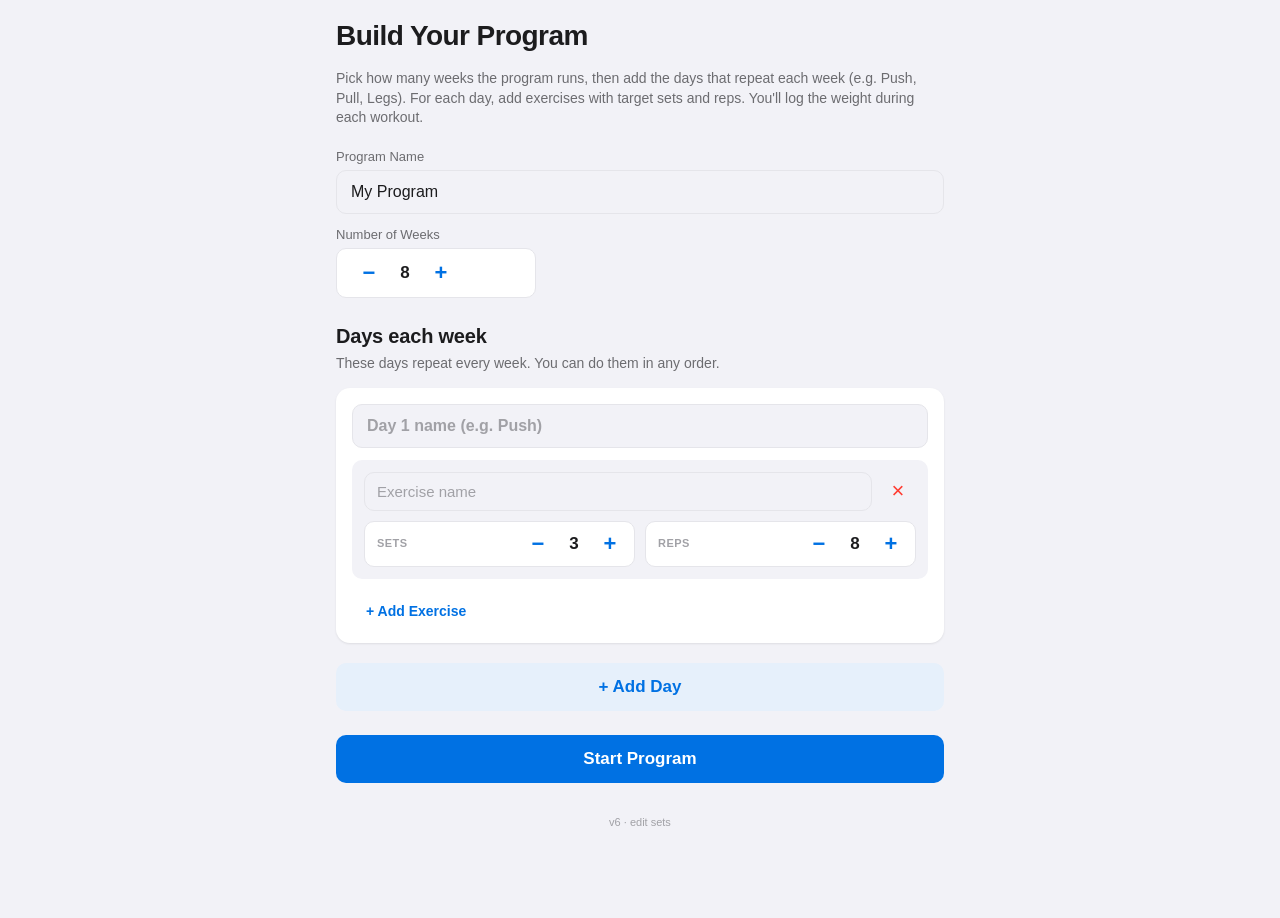
==== weight-tracker/index.html @ 27c0361e "speed up program setup with steppers and exercise autocomplete Exercise editor:  - Two-row layout pe" ====
<!DOCTYPE html>
<html lang="en">
<head>
<meta charset="UTF-8">
<meta name="viewport" content="width=device-width, initial-scale=1.0, viewport-fit=cover">
<title>Weight Tracker</title>
<link rel="manifest" href="manifest.json">
<meta name="theme-color" content="#0071e3">
<meta name="apple-mobile-web-app-capable" content="yes">
<meta name="apple-mobile-web-app-status-bar-style" content="default">
<meta name="apple-mobile-web-app-title" content="Weight Tracker">
<link rel="apple-touch-icon" href="icons/apple-touch-icon.png">
<link rel="icon" type="image/png" sizes="192x192" href="icons/icon-192.png">
<link rel="icon" type="image/png" sizes="512x512" href="icons/icon-512.png">
<style>
  :root {
    --bg: #f2f2f7;
    --card: #ffffff;
    --text: #1c1c1e;
    --text-dim: #6c6c70;
    --text-faint: #a1a1a6;
    --accent: #0071e3;
    --accent-dim: #e6f0fb;
    --success: #34c759;
    --success-dim: #e6f8eb;
    --danger: #ff3b30;
    --warn: #ff9500;
    --border: #e5e5ea;
    --shadow: 0 1px 2px rgba(0,0,0,0.04), 0 1px 3px rgba(0,0,0,0.05);
    --radius: 14px;
    --radius-sm: 10px;
    --safe-bottom: env(safe-area-inset-bottom, 0px);
    --safe-top: env(safe-area-inset-top, 0px);
    --tab-h: 64px;
  }
  * { box-sizing: border-box; -webkit-tap-highlight-color: transparent; }
  html, body { margin: 0; padding: 0; }
  body {
    font-family: -apple-system, BlinkMacSystemFont, "SF Pro Text", "Segoe UI", Roboto, sans-serif;
    background: var(--bg);
    color: var(--text);
    font-size: 16px;
    line-height: 1.4;
    min-height: 100vh;
    overscroll-behavior-y: contain;
  }
  #app {
    max-width: 640px;
    margin: 0 auto;
    padding: calc(16px + var(--safe-top)) 16px calc(var(--tab-h) + var(--safe-bottom) + 16px);
  }
  #app.fullscreen {
    padding-bottom: calc(var(--safe-bottom) + 96px);
  }

  /* Typography */
  h1 { font-size: 28px; font-weight: 700; margin: 0 0 4px; letter-spacing: -0.02em; }
  h2 { font-size: 20px; font-weight: 600; margin: 24px 0 12px; letter-spacing: -0.01em; }
  h3 { font-size: 17px; font-weight: 600; margin: 0; }
  .subtle { color: var(--text-dim); font-size: 14px; }
  .faint { color: var(--text-faint); font-size: 13px; }
  .mono { font-variant-numeric: tabular-nums; }

  /* Cards */
  .card {
    background: var(--card);
    border-radius: var(--radius);
    padding: 16px;
    margin-bottom: 12px;
    box-shadow: var(--shadow);
  }
  .card.compact { padding: 12px 16px; }
  .card.flat { box-shadow: none; border: 1px solid var(--border); }
  .row { display: flex; align-items: center; gap: 12px; }
  .row.between { justify-content: space-between; }
  .row.wrap { flex-wrap: wrap; }
  .stack { display: flex; flex-direction: column; gap: 4px; }

  /* Buttons */
  .btn {
    border: none;
    background: var(--accent);
    color: white;
    font-size: 17px;
    font-weight: 600;
    padding: 14px 20px;
    border-radius: var(--radius-sm);
    cursor: pointer;
    width: 100%;
    font-family: inherit;
    transition: opacity 0.15s, transform 0.05s;
  }
  .btn:active { transform: scale(0.98); opacity: 0.9; }
  .btn:disabled { opacity: 0.4; cursor: not-allowed; }
  .btn.secondary { background: var(--accent-dim); color: var(--accent); }
  .btn.ghost { background: transparent; color: var(--accent); }
  .btn.danger { background: transparent; color: var(--danger); }
  .btn.success { background: var(--success); }
  .btn.small { padding: 8px 14px; font-size: 14px; width: auto; }
  .btn.icon {
    width: 36px; height: 36px; padding: 0;
    border-radius: 50%; display: inline-flex;
    align-items: center; justify-content: center;
    background: var(--bg); color: var(--text-dim);
    font-size: 18px; font-weight: 400;
  }
  .btn-group { display: flex; gap: 8px; }
  .btn-group .btn { flex: 1; }

  /* Inputs */
  input[type="text"], input[type="number"], input[type="tel"] {
    border: 1px solid var(--border);
    background: var(--bg);
    border-radius: var(--radius-sm);
    padding: 12px 14px;
    font-size: 16px;
    font-family: inherit;
    width: 100%;
    color: var(--text);
    -webkit-appearance: none;
    appearance: none;
  }
  input:focus {
    outline: none;
    border-color: var(--accent);
    background: white;
  }
  input::placeholder { color: var(--text-faint); }
  label.field { display: block; margin-bottom: 12px; }
  label.field .lbl { display: block; font-size: 13px; color: var(--text-dim); margin-bottom: 4px; }

  /* Tab bar */
  #tabs {
    position: fixed;
    bottom: 0; left: 0; right: 0;
    background: rgba(255,255,255,0.92);
    backdrop-filter: saturate(180%) blur(20px);
    -webkit-backdrop-filter: saturate(180%) blur(20px);
    border-top: 1px solid var(--border);
    display: flex;
    height: calc(var(--tab-h) + var(--safe-bottom));
    padding-bottom: var(--safe-bottom);
    z-index: 50;
  }
  #tabs[hidden] { display: none; }
  .tab {
    flex: 1;
    border: none;
    background: transparent;
    color: var(--text-dim);
    font-size: 11px;
    font-weight: 500;
    cursor: pointer;
    display: flex;
    flex-direction: column;
    align-items: center;
    justify-content: center;
    gap: 2px;
    padding: 8px 4px;
    font-family: inherit;
  }
  .tab .ico { font-size: 22px; line-height: 1; }
  .tab.active { color: var(--accent); }

  /* Stat row */
  .stats {
    display: grid;
    grid-template-columns: repeat(3, 1fr);
    gap: 8px;
    margin: 12px 0 20px;
  }
  .stat {
    background: var(--card);
    border-radius: var(--radius);
    padding: 12px;
    text-align: center;
    box-shadow: var(--shadow);
  }
  .stat .v { font-size: 22px; font-weight: 700; letter-spacing: -0.02em; }
  .stat .k { font-size: 11px; color: var(--text-dim); text-transform: uppercase; letter-spacing: 0.04em; margin-top: 2px; }

  /* Progress */
  .progress-bar {
    height: 8px;
    background: var(--bg);
    border-radius: 4px;
    overflow: hidden;
  }
  .progress-bar .fill {
    height: 100%;
    background: var(--accent);
    transition: width 0.3s;
  }
  .progress-bar.success .fill { background: var(--success); }

  /* Day list */
  .day-list .day-item {
    display: flex;
    align-items: center;
    gap: 12px;
    padding: 12px;
    background: var(--card);
    border-radius: var(--radius-sm);
    margin-bottom: 8px;
    border: 1px solid transparent;
  }
  .day-list .day-item.current { border-color: var(--accent); background: var(--accent-dim); }
  .day-list .day-item.done .num { background: var(--success); color: white; }
  .day-list .num {
    width: 32px; height: 32px;
    border-radius: 50%;
    background: var(--bg);
    color: var(--text-dim);
    display: flex; align-items: center; justify-content: center;
    font-weight: 600; font-size: 14px;
    flex-shrink: 0;
  }
  .day-list .day-item.current .num { background: var(--accent); color: white; }
  .day-list .name { flex: 1; font-weight: 500; }
  .day-list .meta { font-size: 13px; color: var(--text-dim); }

  /* Workout view */
  .workout-top {
    position: sticky;
    top: 0;
    background: var(--bg);
    z-index: 10;
    padding-top: var(--safe-top);
    margin: calc(-1 * (16px + var(--safe-top))) -16px 12px;
    padding: calc(12px + var(--safe-top)) 16px 12px;
  }
  .workout-top .row { margin-bottom: 12px; }
  .dots { display: flex; gap: 6px; flex-wrap: wrap; }
  .dot {
    width: 28px; height: 4px;
    background: var(--border);
    border-radius: 2px;
    flex: 1;
    min-width: 16px;
    max-width: 40px;
    cursor: pointer;
  }
  .dot.current { background: var(--accent); }
  .dot.done { background: var(--success); }

  /* Exercise card */
  .ex-card {
    background: var(--card);
    border-radius: var(--radius);
    margin-bottom: 10px;
    box-shadow: var(--shadow);
    overflow: hidden;
    transition: opacity 0.15s;
  }
  .ex-card.pending { opacity: 0.55; }
  .ex-card.done .ex-header { background: var(--success-dim); }
  .ex-header {
    padding: 14px 16px;
    display: flex;
    align-items: center;
    gap: 10px;
  }
  .ex-header .name { flex: 1; font-weight: 600; font-size: 16px; }
  .ex-header .progress {
    font-size: 13px;
    color: var(--text-dim);
    font-variant-numeric: tabular-nums;
  }
  .ex-header .check {
    width: 22px; height: 22px;
    border-radius: 50%;
    background: var(--success);
    color: white;
    display: flex; align-items: center; justify-content: center;
    font-size: 14px;
    font-weight: 700;
  }
  .ex-target { font-size: 13px; color: var(--text-dim); padding: 0 16px 12px; }
  .ex-summary { font-size: 13px; color: var(--text-dim); padding: 0 16px 12px; font-variant-numeric: tabular-nums; }

  /* Set rows */
  .sets { padding: 0 12px 12px; }
  .set-row {
    display: grid;
    grid-template-columns: 48px 1fr 1fr 56px;
    gap: 8px;
    align-items: center;
    padding: 10px 4px;
    border-top: 1px solid var(--border);
  }
  .set-row:first-child { border-top: none; }
  .set-row .lbl { font-size: 13px; color: var(--text-dim); font-weight: 600; }
  .set-row.logged {
    color: var(--text);
  }
  .set-row.logged .val {
    font-size: 16px;
    font-weight: 500;
    font-variant-numeric: tabular-nums;
  }
  .set-row.logged .lbl { color: var(--success); }
  .set-row.pending { color: var(--text-faint); }
  .set-row.pending .val {
    font-size: 14px;
    color: var(--text-faint);
    font-variant-numeric: tabular-nums;
  }
  .set-row.active input,
  .set-row.editing input {
    text-align: center;
    font-size: 18px;
    font-weight: 600;
    padding: 12px 8px;
    font-variant-numeric: tabular-nums;
  }
  .set-row.active .log-btn {
    background: var(--accent);
    color: white;
    border: none;
    border-radius: var(--radius-sm);
    height: 46px;
    font-size: 22px;
    cursor: pointer;
    font-weight: 700;
  }
  .set-row.active .log-btn:disabled {
    background: var(--border);
    color: var(--text-faint);
  }
  .edit-set-btn {
    background: transparent;
    border: none;
    color: var(--text-dim);
    font-size: 16px;
    cursor: pointer;
    padding: 6px;
    border-radius: var(--radius-sm);
    justify-self: end;
  }
  .edit-set-btn:active { background: var(--bg); }
  .set-row.editing {
    grid-template-columns: 48px 1fr 1fr 96px;
    background: var(--accent-dim);
    border-radius: var(--radius-sm);
    padding: 8px;
  }
  .set-row.editing .edit-actions {
    display: flex;
    gap: 4px;
  }
  .set-row.editing .edit-actions .log-btn,
  .set-row.editing .edit-actions .cancel-btn {
    flex: 1;
    border: none;
    border-radius: var(--radius-sm);
    height: 46px;
    font-size: 20px;
    font-weight: 700;
    cursor: pointer;
  }
  .set-row.editing .edit-actions .log-btn {
    background: var(--accent);
    color: white;
  }
  .set-row.editing .edit-actions .log-btn:disabled {
    background: var(--border);
    color: var(--text-faint);
  }
  .set-row.editing .edit-actions .cancel-btn {
    background: white;
    color: var(--text-dim);
    border: 1px solid var(--border);
  }
  .last-ref {
    grid-column: 2 / 5;
    margin-top: -4px;
    padding-bottom: 8px;
  }
  .last-chip {
    display: inline-flex;
    align-items: center;
    gap: 6px;
    background: var(--bg);
    color: var(--text-dim);
    font-size: 12px;
    padding: 5px 10px;
    border-radius: 12px;
    border: none;
    cursor: pointer;
    font-family: inherit;
    font-variant-numeric: tabular-nums;
  }
  .last-chip .copy { color: var(--accent); font-weight: 600; }

  /* Bottom bar in workout */
  .workout-bottom {
    position: fixed;
    bottom: var(--safe-bottom);
    left: 0; right: 0;
    background: rgba(255,255,255,0.92);
    backdrop-filter: saturate(180%) blur(20px);
    -webkit-backdrop-filter: saturate(180%) blur(20px);
    border-top: 1px solid var(--border);
    padding: 12px 16px;
    z-index: 40;
  }
  .workout-bottom-inner { max-width: 640px; margin: 0 auto; }

  /* Setup */
  .day-editor {
    background: var(--card);
    border-radius: var(--radius);
    padding: 16px;
    margin-bottom: 12px;
    box-shadow: var(--shadow);
  }
  .ex-editor {
    background: var(--bg);
    border-radius: var(--radius-sm);
    padding: 12px;
    margin-bottom: 8px;
  }
  .ex-editor-top {
    display: flex;
    gap: 8px;
    align-items: center;
  }
  .ex-editor-top .exname { flex: 1; padding: 10px 12px; font-size: 15px; }
  .ex-editor-bottom {
    display: flex;
    gap: 10px;
    margin-top: 10px;
  }
  .ex-editor .remove {
    background: transparent;
    border: none;
    color: var(--danger);
    font-size: 22px;
    cursor: pointer;
    padding: 6px 10px;
    border-radius: var(--radius-sm);
    min-width: 36px;
    min-height: 36px;
  }
  .stepper {
    display: flex;
    align-items: center;
    gap: 4px;
    background: var(--card);
    border: 1px solid var(--border);
    border-radius: var(--radius-sm);
    padding: 4px 6px 4px 12px;
    flex: 1;
  }
  .stepper.big { padding: 6px 8px 6px 14px; }
  .stepper-label {
    font-size: 11px;
    color: var(--text-faint);
    text-transform: uppercase;
    letter-spacing: 0.04em;
    font-weight: 600;
    margin-right: 4px;
    flex: 1;
  }
  .step-btn {
    width: 36px; height: 36px;
    background: transparent;
    border: none;
    color: var(--accent);
    font-size: 22px;
    font-weight: 600;
    cursor: pointer;
    border-radius: var(--radius-sm);
  }
  .step-btn:active { background: var(--accent-dim); }
  .step-val {
    min-width: 28px;
    text-align: center;
    font-size: 17px;
    font-weight: 600;
    font-variant-numeric: tabular-nums;
  }
  /* placeholder for old style — no longer used but kept harmless */
  .ex-editor-head {
    display: none;
    font-size: 11px;
    color: var(--text-faint);
    text-transform: uppercase;
    letter-spacing: 0.04em;
    margin-bottom: 4px;
    padding: 0 4px;
  }

  /* Celebration */
  .celebrate {
    text-align: center;
    padding: 40px 20px;
  }
  .celebrate .big {
    width: 88px; height: 88px;
    border-radius: 50%;
    background: var(--success);
    color: white;
    display: inline-flex;
    align-items: center; justify-content: center;
    font-size: 44px;
    margin-bottom: 20px;
    animation: pop 0.4s ease-out;
  }
  .celebrate h1 { font-size: 32px; margin-bottom: 8px; }
  .celebrate .sub { color: var(--text-dim); margin-bottom: 24px; }
  .reward-row {
    display: flex; justify-content: center; gap: 12px;
    margin: 20px 0;
  }
  .reward {
    background: var(--card);
    border-radius: var(--radius);
    padding: 12px 18px;
    box-shadow: var(--shadow);
    font-weight: 600;
    font-size: 15px;
    animation: slideup 0.5s ease-out;
  }
  .reward .label { display: block; font-size: 11px; color: var(--text-dim); text-transform: uppercase; letter-spacing: 0.04em; font-weight: 500; margin-bottom: 2px; }
  @keyframes pop {
    0% { transform: scale(0); }
    70% { transform: scale(1.15); }
    100% { transform: scale(1); }
  }
  @keyframes slideup {
    from { transform: translateY(20px); opacity: 0; }
    to { transform: translateY(0); opacity: 1; }
  }

  /* History */
  .session-item {
    background: var(--card);
    border-radius: var(--radius);
    padding: 14px 16px;
    margin-bottom: 10px;
    box-shadow: var(--shadow);
  }
  .session-item .session-head {
    display: flex; align-items: baseline; justify-content: space-between;
    margin-bottom: 6px;
  }
  .session-item .session-head .ttl { font-weight: 600; }
  .session-item details summary {
    cursor: pointer;
    color: var(--accent);
    font-size: 13px;
    list-style: none;
    margin-top: 8px;
  }
  .session-item details summary::-webkit-details-marker { display: none; }
  .session-item .ex-detail {
    margin-top: 10px;
    padding-top: 10px;
    border-top: 1px solid var(--border);
    font-size: 14px;
  }
  .session-item .ex-detail .nm { font-weight: 500; }
  .session-item .ex-detail .sts { color: var(--text-dim); font-variant-numeric: tabular-nums; font-size: 13px; }

  /* Empty state */
  .empty {
    text-align: center;
    padding: 60px 20px;
    color: var(--text-dim);
  }
  .empty .ico {
    font-size: 56px;
    margin-bottom: 12px;
    opacity: 0.4;
  }

  /* Modal */
  .modal-backdrop {
    position: fixed; inset: 0;
    background: rgba(0,0,0,0.4);
    display: flex; align-items: center; justify-content: center;
    z-index: 100;
    padding: 20px;
  }
  .modal {
    background: var(--card);
    border-radius: var(--radius);
    padding: 20px;
    max-width: 360px;
    width: 100%;
    text-align: center;
  }
  .modal h3 { margin-bottom: 8px; }
  .modal p { color: var(--text-dim); margin: 0 0 20px; }
  .modal .btn-group { margin-top: 12px; }
  .modal-extra {
    display: block;
    margin: 16px auto 0;
    background: transparent;
    border: none;
    color: var(--accent);
    font-size: 14px;
    font-weight: 500;
    padding: 8px 12px;
    cursor: pointer;
  }
  .modal-extra.danger { color: var(--danger); }

  /* Misc */
  .divider { height: 1px; background: var(--border); margin: 16px 0; }
  .badge {
    display: inline-block;
    background: var(--accent-dim);
    color: var(--accent);
    font-size: 12px;
    font-weight: 600;
    padding: 2px 8px;
    border-radius: 8px;
  }
  .badge.success { background: var(--success-dim); color: var(--success); }

  .program-summary .ex-line {
    padding: 8px 0;
    border-bottom: 1px solid var(--border);
    display: flex; justify-content: space-between;
    font-size: 14px;
  }
  .program-summary .ex-line:last-child { border-bottom: none; }
  .program-summary .ex-line .nm { font-weight: 500; }
  .program-summary .ex-line .tgt { color: var(--text-dim); font-variant-numeric: tabular-nums; }

  .week-pip {
    width: 28px; height: 28px;
    border-radius: 50%;
    background: var(--card);
    border: 1px solid var(--border);
    color: var(--text-dim);
    font-size: 12px;
    font-weight: 600;
    display: inline-flex;
    align-items: center; justify-content: center;
    font-variant-numeric: tabular-nums;
  }
  .week-pip.done { background: var(--success); color: white; border-color: var(--success); }
  .week-pip.current { background: var(--accent); color: white; border-color: var(--accent); }

  .day-check {
    width: 28px; height: 28px;
    border-radius: 50%;
    background: var(--success);
    color: white;
    display: flex; align-items: center; justify-content: center;
    font-size: 15px; font-weight: 700;
    flex-shrink: 0;
  }
  .day-check.small { width: 22px; height: 22px; font-size: 13px; }

  .day-row {
    background: var(--card);
    border-radius: var(--radius);
    padding: 12px 14px;
    margin-bottom: 8px;
    box-shadow: var(--shadow);
  }
  .day-row.compact { cursor: pointer; user-select: none; -webkit-tap-highlight-color: transparent; }
  .day-row.done {
    display: flex;
    align-items: center;
    gap: 12px;
    padding: 10px 14px;
    opacity: 0.75;
  }
  .day-row-head {
    display: flex;
    align-items: center;
    gap: 10px;
  }
  .day-row-main { flex: 1; min-width: 0; }
  .day-row-main .name { font-size: 16px; font-weight: 600; }
  .day-row-main .meta { font-size: 13px; color: var(--text-dim); margin-top: 2px; }
  .chevron { color: var(--text-faint); font-size: 14px; }
  .day-row-detail {
    margin-top: 12px;
    padding-top: 12px;
    border-top: 1px solid var(--border);
  }

  .card-next {
    border: 2px solid var(--accent);
    box-shadow: 0 1px 2px rgba(0,113,227,0.08), 0 4px 12px rgba(0,113,227,0.12);
  }

  .version-stamp {
    text-align: center;
    color: var(--text-faint);
    font-size: 11px;
    margin: 32px 0 8px;
    font-variant-numeric: tabular-nums;
  }
</style>
</head>
<body>
<div id="app"></div>
<nav id="tabs" hidden>
  <button class="tab" data-tab="today"><span class="ico">⌂</span><span>Today</span></button>
  <button class="tab" data-tab="program"><span class="ico">⚙</span><span>Settings</span></button>
  <button class="tab" data-tab="history"><span class="ico">◷</span><span>History</span></button>
</nav>

<script>
'use strict';

/* ---------- State ---------- */
const APP_VERSION = 'v6 · edit sets';
const STORAGE_KEY = 'wt-state-v2';
let saveErrorShown = false;
const DEFAULT_STATE = {
  program: null,        // { name, weeks: 8, template: [{ name, exercises: [{ name, sets, reps }] }] }
  sessions: [],         // [{ date, weekIndex, dayIndex, dayName, durationMs, exercises: [{ name, sets: [{ weight, reps, ts }] }] }]
  active: null,         // { weekIndex, dayIndex, dayName, startedAt, exercises: [...] }
  stats: { xp: 0, streak: 0, lastDayCompleteDate: null },
  currentRun: { startedAt: null, weekIndex: 0, completedDayIndices: [] },
  tab: 'today',
  celebration: null     // { type: 'workout', dayName, weekIndex, setCount, volume, xpEarned, leveledUp, fullyComplete, weekComplete, programComplete }
};

let state = load();
let setupDraft = null;  // { name, weeks, days: [...] } while editing in setup screen
let editingSet = null;  // { exIdx, setIdx } when a logged set is being edited
let expandedDayIdx = null;  // index of compact day-card whose detail is expanded on Today
let modal = null;

function load() {
  try {
    const raw = localStorage.getItem(STORAGE_KEY);
    if (raw) return migrate(Object.assign(structuredClone(DEFAULT_STATE), JSON.parse(raw)));
  } catch (e) { console.warn('load failed', e); }
  return structuredClone(DEFAULT_STATE);
}

function migrate(s) {
  if (!s.program) return s;
  // Old program shape: { name, days: [...] } → { name, weeks: 1, template: [...] }
  if (s.program.days && !s.program.template) {
    s.program = {
      name: s.program.name,
      weeks: 1,
      template: s.program.days
    };
  }
  // Normalize currentRun shape
  const cr = s.currentRun || {};
  const newCR = {
    startedAt: cr.startedAt || Date.now(),
    weekIndex: typeof cr.weekIndex === 'number' ? cr.weekIndex : 0,
    completedDayIndices: Array.isArray(cr.completedDayIndices) ? cr.completedDayIndices : []
  };
  // Migrate old completedDayCount → weekIndex/completedDayIndices
  if (typeof cr.completedDayCount === 'number' && !Array.isArray(cr.completedDayIndices)) {
    const dayCount = s.program.template.length;
    const fullWeeks = Math.floor(cr.completedDayCount / dayCount);
    const remainder = cr.completedDayCount % dayCount;
    newCR.weekIndex = fullWeeks;
    newCR.completedDayIndices = Array.from({ length: remainder }, (_, i) => i);
  }
  s.currentRun = newCR;
  // Ensure sessions have weekIndex
  if (Array.isArray(s.sessions)) {
    s.sessions.forEach(sess => { if (sess.weekIndex == null) sess.weekIndex = 0; });
  }
  return s;
}

function save() {
  try {
    localStorage.setItem(STORAGE_KEY, JSON.stringify(state));
    // Verify it actually persisted (some browsers silently accept then drop)
    const check = localStorage.getItem(STORAGE_KEY);
    if (!check) throw new Error('write succeeded but read returned empty');
    return true;
  } catch (e) {
    console.error('save failed', e);
    if (!saveErrorShown) {
      saveErrorShown = true;
      showModal({
        title: 'Could not save your data',
        body: 'Your browser is blocking storage. Common causes: Private/Incognito mode, "Block All Cookies", or full storage. Your changes won\'t persist across reloads until this is fixed.\n\nError: ' + (e.message || String(e)),
        confirmText: 'OK',
        hideCancel: true,
        onConfirm: closeModal
      });
    }
    return false;
  }
}

function storageWorks() {
  try {
    const k = '__wt_test__';
    localStorage.setItem(k, '1');
    const ok = localStorage.getItem(k) === '1';
    localStorage.removeItem(k);
    return ok;
  } catch (e) {
    return false;
  }
}

function setState(patch) {
  Object.assign(state, patch);
  save();
  render();
}

/* ---------- Helpers ---------- */
const $ = (sel, root = document) => root.querySelector(sel);
const $$ = (sel, root = document) => Array.from(root.querySelectorAll(sel));
const esc = s => String(s ?? '').replace(/[&<>"']/g, c => ({'&':'&amp;','<':'&lt;','>':'&gt;','"':'&quot;',"'":'&#39;'}[c]));
const fmtNum = n => {
  if (n == null || isNaN(n)) return '–';
  const r = Math.round(n * 10) / 10;
  return r % 1 === 0 ? String(r) : r.toFixed(1);
};
const fmtDate = ts => {
  const d = new Date(ts);
  const now = new Date();
  const sameDay = d.toDateString() === now.toDateString();
  const yesterday = new Date(now); yesterday.setDate(now.getDate() - 1);
  const isYesterday = d.toDateString() === yesterday.toDateString();
  if (sameDay) return 'Today';
  if (isYesterday) return 'Yesterday';
  return d.toLocaleDateString(undefined, { weekday: 'short', month: 'short', day: 'numeric' });
};
const daysBetween = (a, b) => {
  const d1 = new Date(new Date(a).toDateString());
  const d2 = new Date(new Date(b).toDateString());
  return Math.round((d2 - d1) / 86400000);
};

function totalVolume(exercises) {
  let v = 0;
  exercises.forEach(e => e.sets.forEach(s => v += (s.weight || 0) * (s.reps || 0)));
  return v;
}
function setCount(exercises) {
  return exercises.reduce((n, e) => n + e.sets.length, 0);
}
function levelFromXp(xp) {
  return Math.floor(Math.sqrt(xp / 100));
}
function xpForLevel(lvl) {
  return lvl * lvl * 100;
}

function findLastSet(exerciseName, setIndex) {
  for (let i = state.sessions.length - 1; i >= 0; i--) {
    const ex = state.sessions[i].exercises.find(e => e.name === exerciseName);
    if (ex && ex.sets[setIndex]) return ex.sets[setIndex];
  }
  return null;
}

function dayIsDoneThisWeek(dayIndex) {
  return state.currentRun.completedDayIndices.includes(dayIndex);
}

function nextDayIndex() {
  if (!state.program) return -1;
  for (let i = 0; i < state.program.template.length; i++) {
    if (!dayIsDoneThisWeek(i)) return i;
  }
  return -1;
}

function weekIsComplete() {
  return state.program && state.currentRun.completedDayIndices.length >= state.program.template.length;
}

function programIsComplete() {
  return state.program && state.currentRun.weekIndex >= state.program.weeks;
}

function sessionForDayThisWeek(dayIndex) {
  return state.sessions.slice().reverse().find(s =>
    s.weekIndex === state.currentRun.weekIndex && s.dayIndex === dayIndex
  );
}

/* ---------- Routing ---------- */
function pickView() {
  if (state.celebration) return 'celebration';
  if (!state.program || state.editing) return 'setup';
  if (state.active) return 'workout';
  return state.tab;
}

function render() {
  const view = pickView();
  const app = $('#app');
  const tabs = $('#tabs');
  let body = (Views[view] || Views.today)();
  if (view !== 'workout') {
    body += `<div class="version-stamp">${APP_VERSION}</div>`;
  }
  app.innerHTML = body;
  app.classList.toggle('fullscreen', view === 'workout');
  const showTabs = view === 'today' || view === 'program' || view === 'history';
  tabs.hidden = !showTabs;
  if (showTabs) {
    $$('.tab', tabs).forEach(t => t.classList.toggle('active', t.dataset.tab === state.tab));
  }
  if (modal) renderModal();
  // Scroll to top on view change (but not for active workout re-renders)
  if (view !== 'workout') window.scrollTo(0, 0);
}

/* ---------- Views ---------- */
const Views = {};

Views.setup = function() {
  if (!setupDraft) {
    setupDraft = state.program
      ? { name: state.program.name, weeks: state.program.weeks, days: structuredClone(state.program.template) }
      : { name: 'My Program', weeks: 8, days: [makeDay()] };
  }
  const suggestions = exerciseNameSuggestions();
  return `
    <datalist id="exercise-options">
      ${suggestions.map(n => `<option value="${esc(n)}">`).join('')}
    </datalist>

    <h1>${state.program ? 'Edit Program' : 'Build Your Program'}</h1>
    <p class="subtle">${state.program ? 'Changes apply going forward.' : 'Pick how many weeks the program runs, then add the days that repeat each week (e.g. Push, Pull, Legs). For each day, add exercises with target sets and reps. You\'ll log the weight during each workout.'}</p>

    <div style="margin-top:20px;">
      <label class="field">
        <span class="lbl">Program Name</span>
        <input type="text" id="prog-name" value="${esc(setupDraft.name)}" placeholder="e.g. 8-week Push/Pull/Legs">
      </label>
      <label class="field" style="max-width:200px;">
        <span class="lbl">Number of Weeks</span>
        <div class="stepper big" data-stepper-target="weeks">
          <button class="step-btn" data-step="-1" type="button">−</button>
          <span class="step-val" id="prog-weeks-val">${setupDraft.weeks}</span>
          <button class="step-btn" data-step="1" type="button">+</button>
        </div>
      </label>
    </div>

    <h2>Days each week</h2>
    <p class="subtle" style="margin-top:-8px;">These days repeat every week. You can do them in any order.</p>
    <div id="days">
      ${setupDraft.days.map((d, i) => dayEditorHtml(d, i)).join('')}
    </div>

    <button class="btn secondary" id="add-day" style="margin-top:8px;">+ Add Day</button>

    <div style="height:24px"></div>

    <button class="btn" id="save-program">${state.program ? 'Save Changes' : 'Start Program'}</button>
    ${state.program ? `<button class="btn ghost" id="cancel-setup" style="margin-top:8px;">Cancel</button>` : ''}
  `;
};

function makeDay() {
  return { name: '', exercises: [makeEx()] };
}
function makeEx() {
  return { name: '', sets: 3, reps: 8 };
}

function dayEditorHtml(day, i) {
  return `
    <div class="day-editor" data-day="${i}">
      <div class="row between" style="margin-bottom:12px;">
        <input type="text" class="day-name" value="${esc(day.name)}" placeholder="Day ${i + 1} name (e.g. Push)" style="font-weight:600;">
        ${setupDraft.days.length > 1 ? `<button class="btn icon" data-act="rm-day" title="Remove day">×</button>` : ''}
      </div>
      <div class="exercises">
        ${day.exercises.map((e, j) => exEditorHtml(e, j)).join('')}
      </div>
      <button class="btn ghost small" data-act="add-ex" style="margin-top:8px;">+ Add Exercise</button>
    </div>
  `;
}

function exEditorHtml(ex, j) {
  return `
    <div class="ex-editor" data-ex="${j}">
      <div class="ex-editor-top">
        <input type="text" class="exname" list="exercise-options" data-f="name" value="${esc(ex.name)}" placeholder="Exercise name">
        <button class="remove" data-act="rm-ex" title="Remove">×</button>
      </div>
      <div class="ex-editor-bottom">
        <div class="stepper" data-f="sets">
          <span class="stepper-label">Sets</span>
          <button class="step-btn" data-step="-1" type="button">−</button>
          <span class="step-val">${ex.sets}</span>
          <button class="step-btn" data-step="1" type="button">+</button>
        </div>
        <div class="stepper" data-f="reps">
          <span class="stepper-label">Reps</span>
          <button class="step-btn" data-step="-1" type="button">−</button>
          <span class="step-val">${ex.reps}</span>
          <button class="step-btn" data-step="1" type="button">+</button>
        </div>
      </div>
    </div>
  `;
};

function exerciseNameSuggestions() {
  const set = new Set();
  state.sessions.forEach(s => s.exercises.forEach(e => { if (e.name) set.add(e.name); }));
  if (state.program) {
    state.program.template.forEach(d => d.exercises.forEach(e => { if (e.name) set.add(e.name); }));
  }
  return Array.from(set).sort((a, b) => a.localeCompare(b));
}

Views.today = function() {
  if (programIsComplete()) {
    return programCompleteView();
  }
  const lvl = levelFromXp(state.stats.xp);
  const program = state.program;
  const week = state.currentRun.weekIndex;
  const totalWeeks = program.weeks;
  const template = program.template;
  const doneCount = state.currentRun.completedDayIndices.length;
  const overallDone = week * template.length + doneCount;
  const overallTotal = totalWeeks * template.length;
  const overallPct = (overallDone / overallTotal * 100).toFixed(0);

  // Order cards: next-up first, other undone, then done last
  const nextIdx = nextDayIndex();
  const order = [];
  if (nextIdx >= 0) order.push(nextIdx);
  template.forEach((_, i) => { if (i !== nextIdx && !dayIsDoneThisWeek(i)) order.push(i); });
  template.forEach((_, i) => { if (dayIsDoneThisWeek(i)) order.push(i); });

  return `
    <div class="row between" style="align-items:baseline;">
      <h1>Today</h1>
      <button class="btn ghost small" id="edit-program">Edit program</button>
    </div>
    <p class="subtle">${esc(program.name)} · Week ${week + 1} of ${totalWeeks} · ${doneCount} of ${template.length} done</p>

    <div class="stats" style="grid-template-columns: 1fr 1fr;">
      <div class="stat"><div class="v">🔥 ${state.stats.streak}</div><div class="k">Streak</div></div>
      <div class="stat"><div class="v">Lv ${lvl}</div><div class="k">${state.stats.xp} XP</div></div>
    </div>

    <div class="progress-bar" style="margin: 18px 0 4px;">
      <div class="fill" style="width:${overallPct}%"></div>
    </div>
    <p class="subtle mono" style="margin: 0 0 20px; font-size: 12px;">${overallPct}% of program complete</p>

    ${order.map(i => dayCardHtml(template[i], i)).join('')}
  `;
};

function dayCardHtml(day, i) {
  const done = dayIsDoneThisWeek(i);
  const isNext = !done && nextDayIndex() === i;
  const isExpanded = expandedDayIdx === i;
  const session = done ? sessionForDayThisWeek(i) : null;
  const exCount = day.exercises.length;
  const setCount = day.exercises.reduce((n, e) => n + e.sets, 0);

  const exList = `
    <div style="margin:10px 0 4px;">
      ${day.exercises.map(e => `
        <div class="row" style="padding:3px 0; font-size:14px;">
          <span class="faint mono" style="min-width:60px;">${e.sets}×${e.reps}</span>
          <span style="flex:1;">${esc(e.name)}</span>
        </div>
      `).join('')}
    </div>
  `;

  if (done) {
    return `
      <div class="day-row done">
        <div class="day-check small">✓</div>
        <div class="day-row-main">
          <div class="name">${esc(day.name)}</div>
          <div class="meta">${session ? 'Done ' + fmtDate(session.date) : 'Done'}</div>
        </div>
      </div>
    `;
  }

  if (isNext) {
    return `
      <div class="card card-next">
        <div class="row between" style="margin-bottom:6px;">
          <div>
            <div class="subtle">Next up</div>
            <h3>${esc(day.name)}</h3>
          </div>
          <span class="badge">${exCount} ex · ${setCount} sets</span>
        </div>
        ${exList}
        <button class="btn" data-start-day="${i}" style="margin-top:12px;">Start ${esc(day.name)}</button>
      </div>
    `;
  }

  // Other undone: compact, tap to expand exercises
  return `
    <div class="day-row compact ${isExpanded ? 'expanded' : ''}" data-expand-day="${i}">
      <div class="day-row-head">
        <div class="day-row-main">
          <div class="name">${esc(day.name)}</div>
          <div class="meta">${exCount} ex · ${setCount} sets</div>
        </div>
        <span class="chevron" aria-hidden="true">${isExpanded ? '▾' : '▸'}</span>
        <button class="btn secondary small" data-start-day="${i}">Start</button>
      </div>
      ${isExpanded ? `<div class="day-row-detail">${exList}</div>` : ''}
    </div>
  `;
}

function programCompleteView() {
  return `
    <div class="celebrate">
      <div class="big">🏆</div>
      <h1>Program Complete!</h1>
      <p class="sub">You finished all ${state.program.weeks} weeks of ${esc(state.program.name)}.</p>
      <div class="stats" style="max-width:320px; margin:24px auto;">
        <div class="stat"><div class="v">${state.stats.xp}</div><div class="k">Total XP</div></div>
        <div class="stat"><div class="v">Lv ${levelFromXp(state.stats.xp)}</div><div class="k">Level</div></div>
        <div class="stat"><div class="v">${state.sessions.length}</div><div class="k">Workouts</div></div>
      </div>
      <button class="btn" id="restart-program">Start Program Again</button>
      <button class="btn ghost" id="edit-program" style="margin-top:8px;">Edit Program</button>
    </div>
  `;
}

Views.program = function() {
  const p = state.program;
  const week = state.currentRun.weekIndex;
  const totalWeeks = p.weeks;
  return `
    <h1>Settings</h1>

    <h2>Program</h2>
    <div class="card">
      <div class="row between" style="margin-bottom:10px;">
        <div>
          <h3>${esc(p.name)}</h3>
          <div class="subtle">${p.weeks} week${p.weeks === 1 ? '' : 's'} · ${p.template.length} day${p.template.length === 1 ? '' : 's'} each week</div>
        </div>
        <button class="btn small secondary" id="edit-program">Edit</button>
      </div>
      <div class="program-summary">
        ${p.template.map((d, i) => `
          <div style="margin-top:${i === 0 ? '0' : '16px'};">
            <div class="row between" style="margin-bottom:6px;">
              <strong>${i + 1}. ${esc(d.name || 'Day ' + (i + 1))}</strong>
              ${dayIsDoneThisWeek(i) ? `<span class="badge success">Done this week</span>` : ''}
            </div>
            ${d.exercises.map(e => `
              <div class="ex-line">
                <span class="nm">${esc(e.name)}</span>
                <span class="tgt">${e.sets} × ${e.reps}</span>
              </div>
            `).join('')}
          </div>
        `).join('')}
      </div>
    </div>

    <h2>Progress</h2>
    <div class="card">
      <div class="subtle" style="margin-bottom:10px;">Currently on Week ${Math.min(week + 1, totalWeeks)} of ${totalWeeks}</div>
      <div class="row wrap" style="gap:6px;">
        ${Array.from({length: totalWeeks}, (_, i) => {
          const done = i < week;
          const cur = i === week;
          return `<div class="week-pip ${done ? 'done' : ''} ${cur ? 'current' : ''}" title="Week ${i+1}">${i + 1}</div>`;
        }).join('')}
      </div>
    </div>

    <h2>Danger zone</h2>
    <button class="btn ghost" id="reset-program" style="color: var(--danger);">Reset Program & History</button>
  `;
};

Views.history = function() {
  if (!state.sessions.length) {
    return `
      <h1>History</h1>
      <div class="empty">
        <div class="ico">◷</div>
        <div>No workouts logged yet.</div>
        <div class="faint" style="margin-top:8px;">Complete a workout to see it here.</div>
      </div>
    `;
  }
  const sorted = state.sessions.slice().sort((a, b) => b.date - a.date);
  return `
    <h1>History</h1>
    <p class="subtle">${state.sessions.length} workout${state.sessions.length === 1 ? '' : 's'} completed</p>
    <div style="margin-top:16px;">
    ${sorted.map((s, idx) => `
      <div class="session-item">
        <div class="session-head">
          <span class="ttl">${esc(s.dayName || 'Day ' + (s.dayIndex + 1))}</span>
          <span class="subtle">${fmtDate(s.date)}</span>
        </div>
        <div class="subtle mono">Week ${(s.weekIndex ?? 0) + 1} · ${setCount(s.exercises)} sets · ${fmtNum(totalVolume(s.exercises))} kg total volume</div>
        <details>
          <summary>View details</summary>
          ${s.exercises.map(e => `
            <div class="ex-detail">
              <div class="row between">
                <span class="nm">${esc(e.name)}</span>
                <span class="sts">${e.sets.length} set${e.sets.length === 1 ? '' : 's'}</span>
              </div>
              <div class="sts" style="margin-top:4px;">
                ${e.sets.map(st => `${fmtNum(st.weight)}kg × ${st.reps}`).join(' · ')}
              </div>
            </div>
          `).join('')}
        </details>
      </div>
    `).join('')}
    </div>
  `;
};

Views.workout = function() {
  const a = state.active;
  const totalEx = a.exercises.length;
  const currentExIdx = a.exercises.findIndex(e => e.sets.length < e.targetSets);
  const allDone = currentExIdx === -1;
  const doneCount = a.exercises.filter(e => e.sets.length >= e.targetSets).length;

  return `
    <div class="workout-top">
      <div class="row">
        <div>
          <div class="subtle">Week ${a.weekIndex + 1} · ${esc(a.dayName)}</div>
        </div>
      </div>
      <div class="dots">
        ${a.exercises.map((e, i) => {
          const done = e.sets.length >= e.targetSets;
          const cur = i === currentExIdx;
          return `<div class="dot ${done ? 'done' : ''} ${cur ? 'current' : ''}" data-jump="${i}"></div>`;
        }).join('')}
      </div>
    </div>

    ${a.exercises.map((e, i) => exerciseCardHtml(e, i, currentExIdx)).join('')}

    <div class="workout-bottom">
      <div class="workout-bottom-inner">
        <div class="row between" style="align-items:center; gap:12px;">
          <span class="subtle" style="white-space:nowrap;">${doneCount} of ${totalEx} complete</span>
          <button class="btn ${allDone ? 'success' : ''}" id="finish-workout" style="flex:1; max-width:200px;">${allDone ? 'Finish Workout ✓' : 'Finish'}</button>
        </div>
      </div>
    </div>
  `;
};

function exerciseCardHtml(ex, i, currentExIdx) {
  const done = ex.sets.length >= ex.targetSets;
  const pending = !done && i !== currentExIdx;
  const isCurrent = i === currentExIdx;

  let cardClass = 'ex-card';
  if (done) cardClass += ' done';
  if (pending) cardClass += ' pending';

  if (done) {
    return `
      <div class="${cardClass}" data-ex-idx="${i}">
        <div class="ex-header">
          <div class="name">${esc(ex.name)}</div>
          <div class="progress mono">${ex.sets.length}/${ex.targetSets}</div>
          <div class="check">✓</div>
        </div>
        <div class="ex-summary">${ex.sets.map(s => `${fmtNum(s.weight)}×${s.reps}`).join(' · ')}</div>
      </div>
    `;
  }

  return `
    <div class="${cardClass}" data-ex-idx="${i}">
      <div class="ex-header">
        <div class="name">${esc(ex.name)}</div>
        <div class="progress mono">${ex.sets.length}/${ex.targetSets}</div>
      </div>
      <div class="ex-target">Target: ${ex.targetSets} × ${ex.targetReps}</div>
      <div class="sets">
        ${Array.from({length: ex.targetSets}, (_, si) => setRowHtml(ex, i, si, isCurrent)).join('')}
      </div>
    </div>
  `;
}

function setRowHtml(ex, exIdx, si, isCurrentEx) {
  const logged = ex.sets[si];
  const isEditing = !!logged && editingSet && editingSet.exIdx === exIdx && editingSet.setIdx === si;
  const isActive = isCurrentEx && !logged && si === ex.sets.length;
  const isPending = !logged && !isActive;

  if (isEditing) {
    return `
      <div class="set-row editing" data-set-idx="${si}">
        <span class="lbl">${si + 1}</span>
        <input type="tel" inputmode="decimal" class="set-w" value="${logged.weight}" autocomplete="off" maxlength="6">
        <input type="tel" inputmode="numeric" class="set-r" value="${logged.reps}" autocomplete="off" maxlength="3">
        <div class="edit-actions">
          <button class="log-btn" data-act="save-edit" title="Save">✓</button>
          <button class="cancel-btn" data-act="cancel-edit" title="Cancel">×</button>
        </div>
      </div>
    `;
  }

  if (logged) {
    return `
      <div class="set-row logged">
        <span class="lbl">${si + 1} ✓</span>
        <span class="val">${fmtNum(logged.weight)} kg</span>
        <span class="val">× ${logged.reps}</span>
        <button class="edit-set-btn" data-edit-set="${exIdx},${si}" title="Edit set">✎</button>
      </div>
    `;
  }

  if (isPending) {
    return `
      <div class="set-row pending">
        <span class="lbl">${si + 1}</span>
        <span class="val">– kg</span>
        <span class="val">× –</span>
        <span></span>
      </div>
    `;
  }

  // Active row
  const last = findLastSet(ex.name, si);
  return `
    <div class="set-row active" data-set-idx="${si}">
      <span class="lbl">${si + 1}</span>
      <input type="tel" inputmode="decimal" class="set-w" placeholder="kg" autocomplete="off" maxlength="6">
      <input type="tel" inputmode="numeric" class="set-r" placeholder="reps" autocomplete="off" maxlength="3">
      <button class="log-btn" disabled>✓</button>
      ${last ? `
        <div class="last-ref">
          <button class="last-chip" data-copy-w="${last.weight}" data-copy-r="${last.reps}">
            Last: ${fmtNum(last.weight)} kg × ${last.reps} <span class="copy">Copy</span>
          </button>
        </div>
      ` : ''}
    </div>
  `;
}

Views.celebration = function() {
  const c = state.celebration;
  if (c.type !== 'workout') return '';

  let headline, icon, iconBg, sub;
  if (c.programComplete) {
    headline = 'Program Complete!';
    icon = '🏆';
    iconBg = 'var(--accent)';
    sub = `You finished all ${state.program.weeks} weeks of ${esc(state.program.name)}.`;
  } else if (c.weekComplete) {
    headline = `Week ${c.weekIndex + 1} Done!`;
    icon = '🎉';
    iconBg = 'var(--accent)';
    sub = `All ${state.program.template.length} days complete · ${c.setCount} sets · ${fmtNum(c.volume)} kg`;
  } else if (c.fullyComplete) {
    headline = `${esc(c.dayName)} Done!`;
    icon = '✓';
    iconBg = 'var(--success)';
    sub = `Week ${c.weekIndex + 1} · ${c.setCount} sets · ${fmtNum(c.volume)} kg total volume`;
  } else {
    headline = 'Workout Saved';
    icon = '◐';
    iconBg = 'var(--warn)';
    sub = `${c.setCount} sets · ${fmtNum(c.volume)} kg · day not yet complete`;
  }

  return `
    <div class="celebrate">
      <div class="big" style="background:${iconBg};">${icon}</div>
      <h1>${headline}</h1>
      <p class="sub">${sub}</p>
      <div class="reward-row">
        <div class="reward"><span class="label">XP Earned</span>+${c.xpEarned}</div>
        ${c.fullyComplete ? `<div class="reward"><span class="label">Streak</span>🔥 ${state.stats.streak}</div>` : ''}
      </div>
      ${c.leveledUp ? `<div class="reward" style="display:inline-block; margin:8px auto 20px; background: var(--accent); color: white;"><span class="label" style="color:rgba(255,255,255,0.8);">Level Up!</span>Level ${levelFromXp(state.stats.xp)}</div>` : ''}
      <button class="btn" id="celebrate-continue" style="max-width:280px; margin:24px auto 0;">${c.programComplete ? 'See Program' : 'Continue'}</button>
    </div>
  `;
};

/* ---------- Event handling ---------- */
function bindGlobalEvents() {
  document.addEventListener('click', onClick);
  document.addEventListener('input', onInput);
  document.addEventListener('keydown', onKeydown);
}

function onClick(e) {
  const t = e.target.closest('[data-tab]');
  if (t) {
    setState({ tab: t.dataset.tab });
    return;
  }

  // Setup screen
  if (e.target.classList.contains('step-btn')) {
    handleStepperClick(e.target);
    return;
  }
  if (e.target.id === 'add-day') {
    setupDraft.days.push(makeDay());
    rerenderSetup();
    return;
  }
  if (e.target.dataset.act === 'rm-day') {
    const di = +e.target.closest('[data-day]').dataset.day;
    setupDraft.days.splice(di, 1);
    rerenderSetup();
    return;
  }
  if (e.target.dataset.act === 'add-ex') {
    const di = +e.target.closest('[data-day]').dataset.day;
    setupDraft.days[di].exercises.push(makeEx());
    rerenderSetup();
    return;
  }
  if (e.target.dataset.act === 'rm-ex') {
    const di = +e.target.closest('[data-day]').dataset.day;
    const ej = +e.target.closest('[data-ex]').dataset.ex;
    setupDraft.days[di].exercises.splice(ej, 1);
    if (setupDraft.days[di].exercises.length === 0) {
      setupDraft.days[di].exercises.push(makeEx());
    }
    rerenderSetup();
    return;
  }
  if (e.target.id === 'save-program') {
    saveSetup();
    return;
  }
  if (e.target.id === 'cancel-setup') {
    setupDraft = null;
    state.editing = false;
    setState({ tab: 'program' });
    return;
  }

  // Today
  if (e.target.dataset.startDay != null) {
    startWorkout(parseInt(e.target.dataset.startDay, 10));
    return;
  }
  const expandEl = e.target.closest && e.target.closest('[data-expand-day]');
  if (expandEl && !e.target.closest('[data-start-day]')) {
    const i = parseInt(expandEl.dataset.expandDay, 10);
    expandedDayIdx = (expandedDayIdx === i) ? null : i;
    render();
    return;
  }
  if (e.target.id === 'restart-program') {
    showModal({
      title: 'Start program over?',
      body: 'Your week progress will reset to Week 1. History stays intact.',
      confirmText: 'Restart',
      onConfirm: () => {
        state.currentRun = { startedAt: Date.now(), weekIndex: 0, completedDayIndices: [] };
        closeModal();
        setState({});
      }
    });
    return;
  }

  // Program tab
  if (e.target.id === 'edit-program') {
    setupDraft = {
      name: state.program.name,
      weeks: state.program.weeks,
      days: structuredClone(state.program.template)
    };
    state.editing = true;
    save();
    render();
    return;
  }
  if (e.target.id === 'reset-program') {
    showModal({
      title: 'Reset everything?',
      body: 'This deletes your program, all logged workouts, XP, and streak. Cannot be undone.',
      confirmText: 'Delete All',
      danger: true,
      onConfirm: () => {
        state = structuredClone(DEFAULT_STATE);
        setupDraft = null;
        closeModal();
        setState({});
      }
    });
    return;
  }

  // Workout
  if (e.target.id === 'finish-workout') {
    endWorkoutFlow();
    return;
  }
  if (e.target.dataset.editSet) {
    const [exIdx, setIdx] = e.target.dataset.editSet.split(',').map(Number);
    editingSet = { exIdx, setIdx };
    render();
    return;
  }
  if (e.target.dataset.act === 'save-edit') {
    saveEditedSet(e.target.closest('.set-row'));
    return;
  }
  if (e.target.dataset.act === 'cancel-edit') {
    editingSet = null;
    render();
    return;
  }
  if (e.target.classList.contains('log-btn')) {
    logCurrentSet(e.target.closest('.set-row'));
    return;
  }
  if (e.target.closest('.last-chip')) {
    const chip = e.target.closest('.last-chip');
    const row = chip.closest('.set-row');
    row.querySelector('.set-w').value = chip.dataset.copyW;
    row.querySelector('.set-r').value = chip.dataset.copyR;
    updateLogBtn(row);
    return;
  }
  if (e.target.classList.contains('dot') && e.target.dataset.jump != null) {
    const idx = +e.target.dataset.jump;
    const card = document.querySelector(`[data-ex-idx="${idx}"]`);
    if (card) card.scrollIntoView({ behavior: 'smooth', block: 'start' });
    return;
  }

  if (e.target.id === 'celebrate-continue') {
    state.celebration = null;
    save();
    render();
    return;
  }

  // Modal
  if (e.target.classList.contains('modal-backdrop')) {
    closeModal();
    return;
  }
  if (e.target.id === 'modal-cancel') {
    closeModal();
    return;
  }
  if (e.target.id === 'modal-confirm') {
    const fn = modal && modal.onConfirm;
    if (fn) fn();
    return;
  }
  if (e.target.id === 'modal-extra') {
    const fn = modal && modal.extraAction && modal.extraAction.onClick;
    if (fn) fn();
    return;
  }
}

function onInput(e) {
  // Setup live edits
  if (e.target.id === 'prog-name') {
    setupDraft.name = e.target.value;
    return;
  }
  if (e.target.classList.contains('day-name')) {
    const di = +e.target.closest('[data-day]').dataset.day;
    setupDraft.days[di].name = e.target.value;
    return;
  }
  if (e.target.matches('.ex-editor input[data-f]')) {
    const di = +e.target.closest('[data-day]').dataset.day;
    const ej = +e.target.closest('[data-ex]').dataset.ex;
    const field = e.target.dataset.f;
    const val = field === 'name' ? e.target.value : parseFloat(e.target.value) || 0;
    setupDraft.days[di].exercises[ej][field] = val;
    return;
  }

  // Workout set inputs
  if (e.target.classList.contains('set-w') || e.target.classList.contains('set-r')) {
    updateLogBtn(e.target.closest('.set-row'));
    return;
  }
}

function onKeydown(e) {
  if (e.key === 'Enter') {
    const editRow = e.target.closest && e.target.closest('.set-row.editing');
    if (editRow) {
      e.preventDefault();
      saveEditedSet(editRow);
      return;
    }
    const row = e.target.closest && e.target.closest('.set-row.active');
    if (row) {
      e.preventDefault();
      const btn = row.querySelector('.log-btn');
      if (btn && !btn.disabled) logCurrentSet(row);
    }
  }
  if (e.key === 'Escape') {
    if (editingSet) {
      editingSet = null;
      render();
      return;
    }
    if (modal) closeModal();
  }
}

function updateLogBtn(row) {
  if (!row) return;
  const w = parseFloat(row.querySelector('.set-w').value);
  const r = parseInt(row.querySelector('.set-r').value, 10);
  const ok = !isNaN(w) && w >= 0 && !isNaN(r) && r > 0;
  row.querySelector('.log-btn').disabled = !ok;
}

function rerenderSetup() {
  const app = $('#app');
  app.innerHTML = Views.setup();
}

function handleStepperClick(btn) {
  const delta = parseInt(btn.dataset.step, 10);
  const stepper = btn.closest('.stepper');
  if (!stepper) return;
  // Program-level stepper (weeks)
  if (stepper.dataset.stepperTarget === 'weeks') {
    setupDraft.weeks = clampStepper(setupDraft.weeks + delta, 1, 52);
    rerenderSetup();
    return;
  }
  // Per-exercise stepper (sets or reps)
  const field = stepper.dataset.f;
  if (!field) return;
  const dayEl = btn.closest('[data-day]');
  const exEl = btn.closest('[data-ex]');
  if (!dayEl || !exEl) return;
  const di = +dayEl.dataset.day;
  const ei = +exEl.dataset.ex;
  const max = field === 'sets' ? 20 : 100;
  const ex = setupDraft.days[di].exercises[ei];
  ex[field] = clampStepper((ex[field] || 1) + delta, 1, max);
  rerenderSetup();
}

function clampStepper(n, lo, hi) {
  return Math.max(lo, Math.min(hi, n));
}

function saveSetup() {
  setupDraft.name = (setupDraft.name || '').trim() || 'My Program';
  // Validate: at least one day, each day has at least one exercise with a name
  const cleanDays = setupDraft.days
    .map(d => ({
      name: (d.name || '').trim(),
      exercises: d.exercises
        .filter(e => (e.name || '').trim())
        .map(e => ({
          name: e.name.trim(),
          sets: Math.max(1, parseInt(e.sets) || 1),
          reps: Math.max(1, parseInt(e.reps) || 1)
        }))
    }))
    .filter(d => d.exercises.length > 0);

  if (!cleanDays.length) {
    showModal({
      title: 'Add an exercise',
      body: 'Your program needs at least one day with at least one exercise.',
      confirmText: 'OK',
      hideCancel: true,
      onConfirm: closeModal
    });
    return;
  }

  cleanDays.forEach((d, i) => { if (!d.name) d.name = 'Day ' + (i + 1); });

  const weeks = Math.max(1, parseInt(setupDraft.weeks) || 1);
  const wasEditing = state.editing;
  state.program = { name: setupDraft.name, weeks, template: cleanDays };
  state.editing = false;
  if (!wasEditing) {
    state.currentRun = { startedAt: Date.now(), weekIndex: 0, completedDayIndices: [] };
  } else {
    // Cap weekIndex and completedDayIndices if program shrunk
    state.currentRun.weekIndex = Math.min(state.currentRun.weekIndex, weeks);
    state.currentRun.completedDayIndices = state.currentRun.completedDayIndices.filter(i => i < cleanDays.length);
  }
  setupDraft = null;
  state.tab = 'today';
  save();
  render();
}

/* ---------- Workout actions ---------- */
function startWorkout(dayIndex) {
  if (programIsComplete()) return;
  if (dayIsDoneThisWeek(dayIndex)) return;
  const day = state.program.template[dayIndex];
  if (!day) return;
  editingSet = null;
  expandedDayIdx = null;
  state.active = {
    weekIndex: state.currentRun.weekIndex,
    dayIndex,
    dayName: day.name || ('Day ' + (dayIndex + 1)),
    startedAt: Date.now(),
    exercises: day.exercises.map(e => ({
      name: e.name,
      targetSets: e.sets,
      targetReps: e.reps,
      sets: []
    }))
  };
  save();
  render();
}

function endWorkoutFlow() {
  const a = state.active;
  if (!a) return;
  const fullyComplete = a.exercises.every(e => e.sets.length >= e.targetSets);
  const anyLogged = a.exercises.some(e => e.sets.length > 0);

  if (fullyComplete) {
    finishWorkout();
    return;
  }

  if (!anyLogged) {
    showModal({
      title: 'Discard workout?',
      body: 'You haven\'t logged any sets yet.',
      confirmText: 'Discard',
      danger: true,
      onConfirm: () => {
        state.active = null;
        editingSet = null;
        closeModal();
        setState({});
      }
    });
    return;
  }

  // Partial — give the choice between Save & End and Discard
  showModal({
    title: 'Save your progress?',
    body: 'You haven\'t finished every exercise. Save what you\'ve done so far, or discard the workout?',
    confirmText: 'Save & End',
    onConfirm: () => {
      finishWorkout({ partial: true });
      closeModal();
    },
    extraAction: {
      label: 'Discard workout',
      danger: true,
      onClick: () => {
        state.active = null;
        editingSet = null;
        closeModal();
        setState({});
      }
    }
  });
}

function saveEditedSet(row) {
  if (!row || !state.active || !editingSet) return;
  const w = parseFloat(row.querySelector('.set-w').value);
  const r = parseInt(row.querySelector('.set-r').value, 10);
  if (isNaN(w) || isNaN(r) || r <= 0 || w < 0) return;
  const ex = state.active.exercises[editingSet.exIdx];
  const existing = ex.sets[editingSet.setIdx];
  if (!existing) { editingSet = null; render(); return; }
  ex.sets[editingSet.setIdx] = { ...existing, weight: w, reps: r };
  editingSet = null;
  save();
  render();
}

function logCurrentSet(row) {
  if (!row || !state.active) return;
  const w = parseFloat(row.querySelector('.set-w').value);
  const r = parseInt(row.querySelector('.set-r').value, 10);
  if (isNaN(w) || isNaN(r) || r <= 0) return;
  const card = row.closest('.ex-card');
  const exIdx = +card.dataset.exIdx;
  const ex = state.active.exercises[exIdx];
  ex.sets.push({ weight: w, reps: r, ts: Date.now() });
  save();
  render();
  // After render, focus the next active input if there is one
  requestAnimationFrame(() => {
    const next = document.querySelector('.set-row.active .set-w');
    if (next && document.activeElement !== next) {
      // Auto-focus only on same-exercise advance, to avoid hijacking when an exercise finishes
      const stillSameEx = ex.sets.length < ex.targetSets;
      if (stillSameEx) next.focus();
      else {
        const nextCard = document.querySelector('.ex-card:not(.done):not(.pending)');
        if (nextCard) nextCard.scrollIntoView({ behavior: 'smooth', block: 'start' });
      }
    }
  });
}

function finishWorkout(opts = {}) {
  const a = state.active;
  if (!a) return;
  const exsWithSets = a.exercises.filter(e => e.sets.length > 0);
  if (!exsWithSets.length) {
    state.active = null;
    editingSet = null;
    save();
    render();
    return;
  }

  const session = {
    date: Date.now(),
    weekIndex: a.weekIndex,
    dayIndex: a.dayIndex,
    dayName: a.dayName,
    durationMs: Date.now() - a.startedAt,
    exercises: exsWithSets.map(e => ({ name: e.name, sets: e.sets }))
  };
  state.sessions.push(session);

  // Determine if day is fully complete
  const fullyComplete = !opts.partial &&
    a.exercises.every(e => e.sets.length >= e.targetSets);

  let xpEarned = 0;
  let weekComplete = false;
  let programComplete = false;
  const prevLvl = levelFromXp(state.stats.xp);

  // XP per set
  exsWithSets.forEach(e => { xpEarned += e.sets.length * 10; });
  // Exercise complete bonus
  exsWithSets.forEach(e => {
    if (e.sets.length >= e.targetSets) xpEarned += 25;
  });

  if (fullyComplete) {
    xpEarned += 100;

    // Streak (per workout day)
    const today = Date.now();
    const last = state.stats.lastDayCompleteDate;
    if (last) {
      const gap = daysBetween(last, today);
      if (gap === 0) {
        // same day, no change
      } else if (gap <= 2) {
        state.stats.streak += 1;
      } else {
        state.stats.streak = 1;
      }
    } else {
      state.stats.streak = 1;
    }
    state.stats.lastDayCompleteDate = today;

    // Mark this day done this week (if not already)
    if (!state.currentRun.completedDayIndices.includes(a.dayIndex)) {
      state.currentRun.completedDayIndices.push(a.dayIndex);
    }

    // Week complete?
    if (state.currentRun.completedDayIndices.length >= state.program.template.length) {
      weekComplete = true;
      xpEarned += 500;
      state.currentRun.weekIndex += 1;
      state.currentRun.completedDayIndices = [];

      // Program complete?
      if (programIsComplete()) {
        programComplete = true;
        xpEarned += 2500;
      }
    }
  }

  state.stats.xp += xpEarned;
  const leveledUp = levelFromXp(state.stats.xp) > prevLvl;

  state.celebration = {
    type: 'workout',
    dayName: a.dayName,
    weekIndex: a.weekIndex,
    setCount: setCount(exsWithSets),
    volume: totalVolume(exsWithSets),
    xpEarned,
    leveledUp,
    fullyComplete,
    weekComplete,
    programComplete
  };
  state.active = null;
  editingSet = null;
  save();
  render();
}

/* ---------- Modal ---------- */
function showModal(cfg) {
  modal = cfg;
  renderModal();
}
function closeModal() {
  modal = null;
  const el = document.getElementById('modal-root');
  if (el) el.remove();
}
function renderModal() {
  let root = document.getElementById('modal-root');
  if (!root) {
    root = document.createElement('div');
    root.id = 'modal-root';
    document.body.appendChild(root);
  }
  root.innerHTML = `
    <div class="modal-backdrop">
      <div class="modal">
        <h3>${esc(modal.title)}</h3>
        ${modal.body ? `<p>${esc(modal.body)}</p>` : ''}
        <div class="btn-group">
          ${modal.hideCancel ? '' : `<button class="btn secondary" id="modal-cancel">Cancel</button>`}
          <button class="btn" id="modal-confirm" style="${modal.danger ? 'background: var(--danger);' : ''}">${esc(modal.confirmText || 'OK')}</button>
        </div>
        ${modal.extraAction ? `<button class="modal-extra ${modal.extraAction.danger ? 'danger' : ''}" id="modal-extra">${esc(modal.extraAction.label)}</button>` : ''}
      </div>
    </div>
  `;
}

/* ---------- Boot ---------- */
bindGlobalEvents();
render();

if (!storageWorks()) {
  showModal({
    title: 'Storage is disabled',
    body: 'This browser isn\'t letting the app save anything to local storage. The most common cause is Private/Incognito mode. Open this URL in a regular browser tab and add it to your home screen from there.',
    confirmText: 'OK',
    hideCancel: true,
    onConfirm: closeModal
  });
}

if ('serviceWorker' in navigator) {
  window.addEventListener('load', () => {
    navigator.serviceWorker.register('service-worker.js').catch(() => {});
  });
}
</script>
</body>
</html>
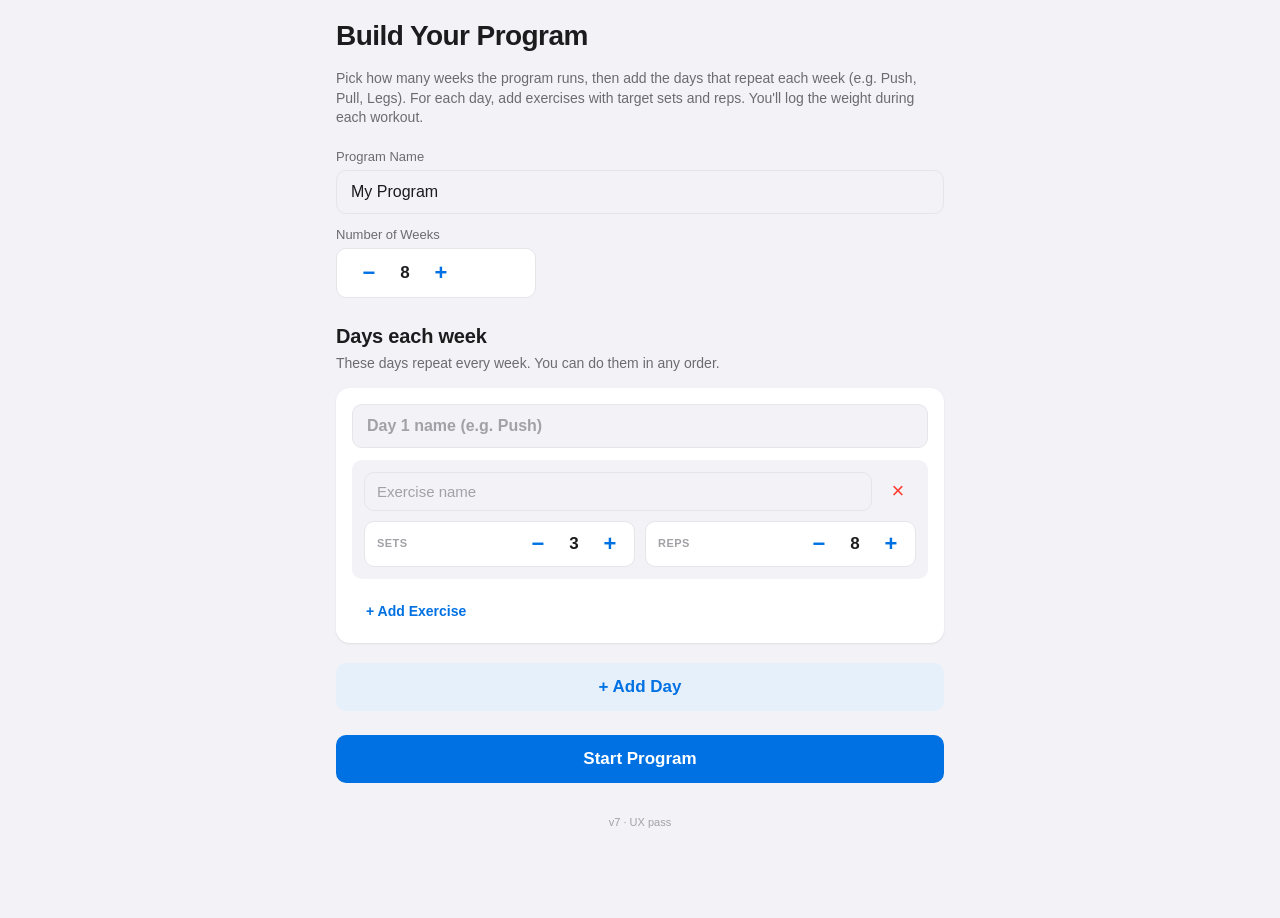
==== commit 33a65b98: "tap targets and haptic feedback polish Logged set rows are now tappable on their entire surface to e" ====
--- a/weight-tracker/index.html
+++ b/weight-tracker/index.html
@@ -327,17 +327,19 @@
     background: var(--border);
     color: var(--text-faint);
   }
+  .set-row.logged {
+    cursor: pointer;
+    -webkit-tap-highlight-color: transparent;
+    transition: background 0.12s ease;
+    border-radius: var(--radius-sm);
+  }
+  .set-row.logged:active { background: var(--bg); }
   .edit-set-btn {
-    background: transparent;
-    border: none;
-    color: var(--text-dim);
-    font-size: 16px;
-    cursor: pointer;
-    padding: 6px;
-    border-radius: var(--radius-sm);
+    color: var(--text-faint);
+    font-size: 18px;
     justify-self: end;
-  }
-  .edit-set-btn:active { background: var(--bg); }
+    pointer-events: none;
+  }
   .set-row.editing {
     grid-template-columns: 48px 1fr 1fr 96px;
     background: var(--accent-dim);
@@ -712,7 +714,7 @@
 'use strict';
 
 /* ---------- State ---------- */
-const APP_VERSION = 'v6 · edit sets';
+const APP_VERSION = 'v7 · UX pass';
 const STORAGE_KEY = 'wt-state-v2';
 let saveErrorShown = false;
 const DEFAULT_STATE = {
@@ -793,6 +795,11 @@
     }
     return false;
   }
+}
+
+function buzz(pattern) {
+  // No-op on iOS Safari (Vibration API unsupported). Works on Android Chrome / many PWAs.
+  try { if (navigator.vibrate) navigator.vibrate(pattern); } catch (e) {}
 }
 
 function storageWorks() {
@@ -1329,11 +1336,11 @@
 
   if (logged) {
     return `
-      <div class="set-row logged">
+      <div class="set-row logged" data-edit-set="${exIdx},${si}">
         <span class="lbl">${si + 1} ✓</span>
         <span class="val">${fmtNum(logged.weight)} kg</span>
         <span class="val">× ${logged.reps}</span>
-        <button class="edit-set-btn" data-edit-set="${exIdx},${si}" title="Edit set">✎</button>
+        <span class="edit-set-btn" aria-hidden="true">✎</span>
       </div>
     `;
   }
@@ -1526,8 +1533,9 @@
     endWorkoutFlow();
     return;
   }
-  if (e.target.dataset.editSet) {
-    const [exIdx, setIdx] = e.target.dataset.editSet.split(',').map(Number);
+  const editEl = e.target.closest && e.target.closest('[data-edit-set]');
+  if (editEl) {
+    const [exIdx, setIdx] = editEl.dataset.editSet.split(',').map(Number);
     editingSet = { exIdx, setIdx };
     render();
     return;
@@ -1823,6 +1831,8 @@
   const exIdx = +card.dataset.exIdx;
   const ex = state.active.exercises[exIdx];
   ex.sets.push({ weight: w, reps: r, ts: Date.now() });
+  const exJustCompleted = ex.sets.length === ex.targetSets;
+  buzz(exJustCompleted ? [20, 40, 20] : 12);
   save();
   render();
   // After render, focus the next active input if there is one
@@ -1933,6 +1943,9 @@
     weekComplete,
     programComplete
   };
+  if (programComplete) buzz([80, 60, 80, 60, 80, 60, 200]);
+  else if (weekComplete) buzz([60, 80, 60, 80, 60]);
+  else if (fullyComplete) buzz([30, 60, 30]);
   state.active = null;
   editingSet = null;
   save();
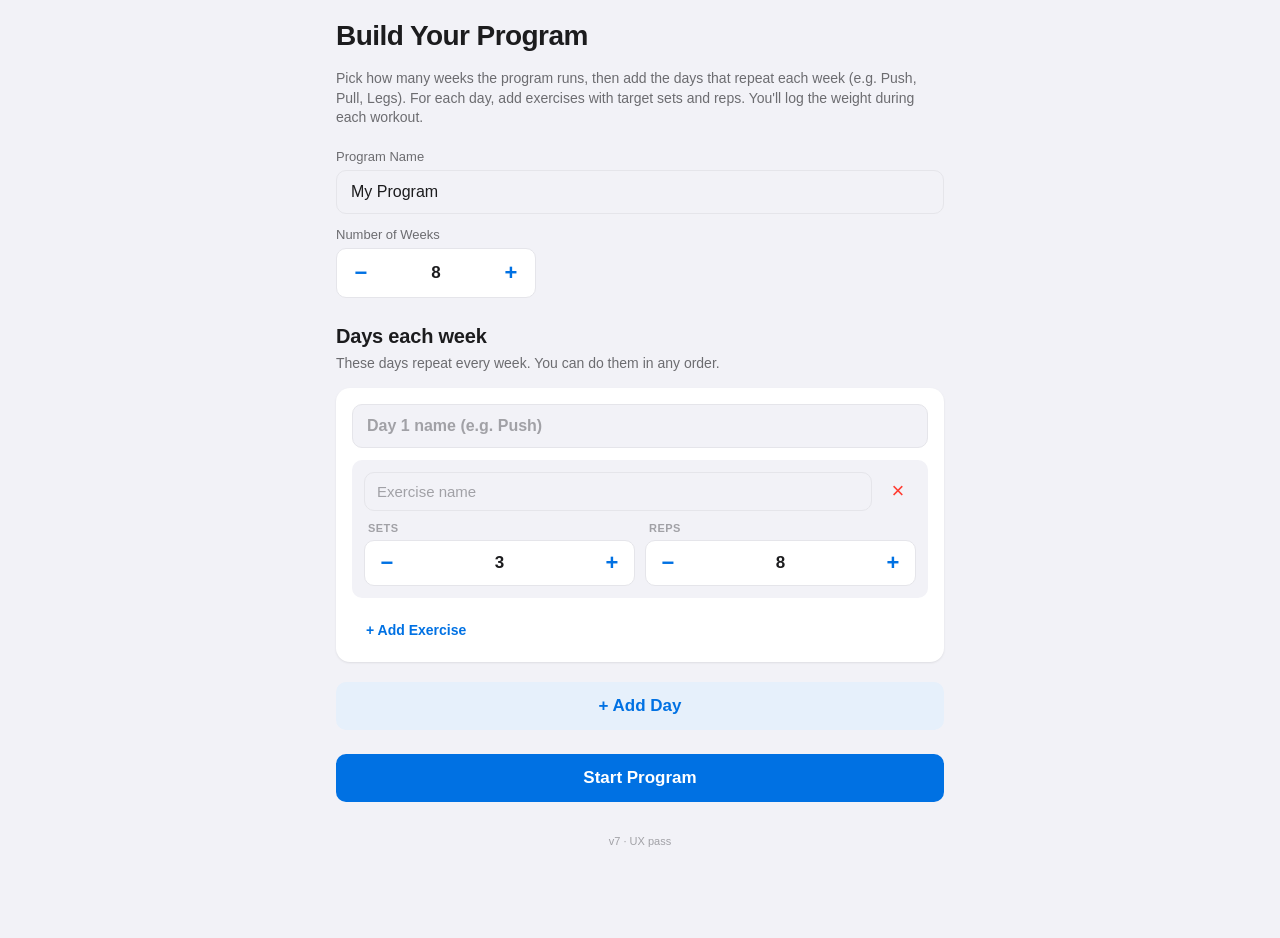
==== commit cfb83bda: "fix stepper overflow on narrow screens The Sets and Reps steppers shared one row with flex: 1 each, " ====
--- a/weight-tracker/index.html
+++ b/weight-tracker/index.html
@@ -444,25 +444,29 @@
     min-width: 36px;
     min-height: 36px;
   }
+  .stepper-group {
+    flex: 1;
+    min-width: 0;
+  }
   .stepper {
     display: flex;
     align-items: center;
-    gap: 4px;
+    justify-content: space-between;
     background: var(--card);
     border: 1px solid var(--border);
     border-radius: var(--radius-sm);
-    padding: 4px 6px 4px 12px;
-    flex: 1;
-  }
-  .stepper.big { padding: 6px 8px 6px 14px; }
+    padding: 4px;
+    min-width: 0;
+  }
+  .stepper.big { padding: 6px; }
   .stepper-label {
+    display: block;
     font-size: 11px;
     color: var(--text-faint);
     text-transform: uppercase;
     letter-spacing: 0.04em;
     font-weight: 600;
-    margin-right: 4px;
-    flex: 1;
+    margin: 0 0 4px 4px;
   }
   .step-btn {
     width: 36px; height: 36px;
@@ -473,9 +477,11 @@
     font-weight: 600;
     cursor: pointer;
     border-radius: var(--radius-sm);
+    flex-shrink: 0;
   }
   .step-btn:active { background: var(--accent-dim); }
   .step-val {
+    flex: 1;
     min-width: 28px;
     text-align: center;
     font-size: 17px;
@@ -1000,17 +1006,21 @@
         <button class="remove" data-act="rm-ex" title="Remove">×</button>
       </div>
       <div class="ex-editor-bottom">
-        <div class="stepper" data-f="sets">
+        <div class="stepper-group">
           <span class="stepper-label">Sets</span>
-          <button class="step-btn" data-step="-1" type="button">−</button>
-          <span class="step-val">${ex.sets}</span>
-          <button class="step-btn" data-step="1" type="button">+</button>
+          <div class="stepper" data-f="sets">
+            <button class="step-btn" data-step="-1" type="button">−</button>
+            <span class="step-val">${ex.sets}</span>
+            <button class="step-btn" data-step="1" type="button">+</button>
+          </div>
         </div>
-        <div class="stepper" data-f="reps">
+        <div class="stepper-group">
           <span class="stepper-label">Reps</span>
-          <button class="step-btn" data-step="-1" type="button">−</button>
-          <span class="step-val">${ex.reps}</span>
-          <button class="step-btn" data-step="1" type="button">+</button>
+          <div class="stepper" data-f="reps">
+            <button class="step-btn" data-step="-1" type="button">−</button>
+            <span class="step-val">${ex.reps}</span>
+            <button class="step-btn" data-step="1" type="button">+</button>
+          </div>
         </div>
       </div>
     </div>
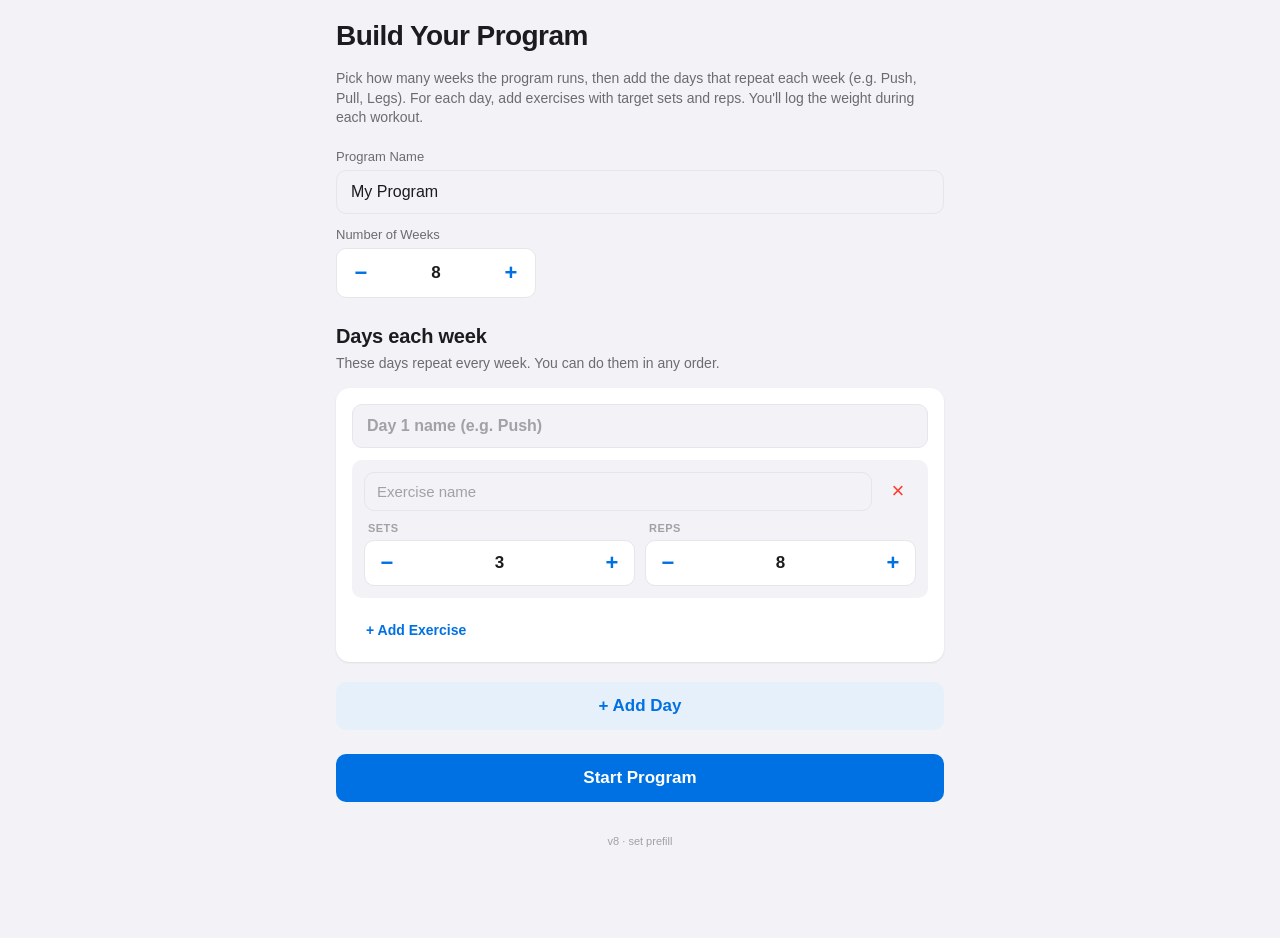
==== commit 84989fb9: "prefill weight and reps in workout set rows; reps becomes a stepper When logging a set the user no l" ====
--- a/weight-tracker/index.html
+++ b/weight-tracker/index.html
@@ -392,7 +392,42 @@
     font-family: inherit;
     font-variant-numeric: tabular-nums;
   }
+  .last-chip.static { cursor: default; }
   .last-chip .copy { color: var(--accent); font-weight: 600; }
+
+  /* Compact reps stepper in workout set rows */
+  .set-row .reps-stepper {
+    display: flex;
+    align-items: center;
+    justify-content: space-between;
+    background: var(--bg);
+    border: 1px solid var(--border);
+    border-radius: var(--radius-sm);
+    padding: 2px;
+    min-width: 0;
+  }
+  .set-row .reps-stepper .step-btn {
+    width: 32px; height: 38px;
+    font-size: 20px;
+    color: var(--accent);
+    background: transparent;
+    border: none;
+    border-radius: var(--radius-sm);
+    flex-shrink: 0;
+    cursor: pointer;
+  }
+  .set-row .reps-stepper .step-btn:active { background: var(--accent-dim); }
+  .set-row .reps-stepper .step-val {
+    flex: 1;
+    text-align: center;
+    font-size: 17px;
+    font-weight: 600;
+    font-variant-numeric: tabular-nums;
+    min-width: 24px;
+  }
+  .set-row.editing .reps-stepper {
+    background: white;
+  }
 
   /* Bottom bar in workout */
   .workout-bottom {
@@ -720,7 +755,7 @@
 'use strict';
 
 /* ---------- State ---------- */
-const APP_VERSION = 'v7 · UX pass';
+const APP_VERSION = 'v8 · set prefill';
 const STORAGE_KEY = 'wt-state-v2';
 let saveErrorShown = false;
 const DEFAULT_STATE = {
@@ -872,6 +907,21 @@
     if (ex && ex.sets[setIndex]) return ex.sets[setIndex];
   }
   return null;
+}
+
+function weightPrefillFor(ex, si) {
+  // Set 2+: take the weight from the previous set in this workout
+  if (si > 0 && ex.sets[si - 1]) return ex.sets[si - 1].weight;
+  // Set 1: take the weight from the most recent matching set in history (if any)
+  const last = findLastSet(ex.name, 0);
+  return last ? last.weight : '';
+}
+
+function repsPrefillFor(ex, si) {
+  // Set 2+: take the reps from the previous set in this workout
+  if (si > 0 && ex.sets[si - 1]) return ex.sets[si - 1].reps;
+  // Set 1: use the program's target reps
+  return ex.targetReps;
 }
 
 function dayIsDoneThisWeek(dayIndex) {
@@ -1335,7 +1385,7 @@
       <div class="set-row editing" data-set-idx="${si}">
         <span class="lbl">${si + 1}</span>
         <input type="tel" inputmode="decimal" class="set-w" value="${logged.weight}" autocomplete="off" maxlength="6">
-        <input type="tel" inputmode="numeric" class="set-r" value="${logged.reps}" autocomplete="off" maxlength="3">
+        ${repsStepperHtml(logged.reps)}
         <div class="edit-actions">
           <button class="log-btn" data-act="save-edit" title="Save">✓</button>
           <button class="cancel-btn" data-act="cancel-edit" title="Cancel">×</button>
@@ -1366,21 +1416,33 @@
     `;
   }
 
-  // Active row
+  // Active row — prefilled where possible
+  const wPrefill = weightPrefillFor(ex, si);
+  const rPrefill = repsPrefillFor(ex, si);
+  const wHasValue = wPrefill !== '' && !isNaN(parseFloat(wPrefill));
   const last = findLastSet(ex.name, si);
   return `
     <div class="set-row active" data-set-idx="${si}">
       <span class="lbl">${si + 1}</span>
-      <input type="tel" inputmode="decimal" class="set-w" placeholder="kg" autocomplete="off" maxlength="6">
-      <input type="tel" inputmode="numeric" class="set-r" placeholder="reps" autocomplete="off" maxlength="3">
-      <button class="log-btn" disabled>✓</button>
+      <input type="tel" inputmode="decimal" class="set-w" value="${wHasValue ? wPrefill : ''}" placeholder="kg" autocomplete="off" maxlength="6">
+      ${repsStepperHtml(rPrefill)}
+      <button class="log-btn"${wHasValue ? '' : ' disabled'}>✓</button>
       ${last ? `
         <div class="last-ref">
-          <button class="last-chip" data-copy-w="${last.weight}" data-copy-r="${last.reps}">
-            Last: ${fmtNum(last.weight)} kg × ${last.reps} <span class="copy">Copy</span>
-          </button>
+          <span class="last-chip static">Last: ${fmtNum(last.weight)} kg × ${last.reps}</span>
         </div>
       ` : ''}
+    </div>
+  `;
+}
+
+function repsStepperHtml(value) {
+  return `
+    <div class="reps-stepper">
+      <button class="step-btn" data-step="-1" type="button">−</button>
+      <span class="step-val">${value}</span>
+      <button class="step-btn" data-step="1" type="button">+</button>
+      <input type="hidden" class="set-r" value="${value}">
     </div>
   `;
 }
@@ -1432,6 +1494,14 @@
   document.addEventListener('click', onClick);
   document.addEventListener('input', onInput);
   document.addEventListener('keydown', onKeydown);
+  document.addEventListener('focusin', onFocusIn);
+}
+
+function onFocusIn(e) {
+  // Select the prefilled weight on focus so it can be overtyped immediately.
+  if (e.target.classList && e.target.classList.contains('set-w') && e.target.value) {
+    setTimeout(() => { try { e.target.select(); } catch (_) {} }, 0);
+  }
 }
 
 function onClick(e) {
@@ -1443,7 +1513,11 @@
 
   // Setup screen
   if (e.target.classList.contains('step-btn')) {
-    handleStepperClick(e.target);
+    if (e.target.closest('.set-row')) {
+      handleRepsStepperClick(e.target);
+    } else {
+      handleStepperClick(e.target);
+    }
     return;
   }
   if (e.target.id === 'add-day') {
@@ -1561,14 +1635,6 @@
   }
   if (e.target.classList.contains('log-btn')) {
     logCurrentSet(e.target.closest('.set-row'));
-    return;
-  }
-  if (e.target.closest('.last-chip')) {
-    const chip = e.target.closest('.last-chip');
-    const row = chip.closest('.set-row');
-    row.querySelector('.set-w').value = chip.dataset.copyW;
-    row.querySelector('.set-r').value = chip.dataset.copyR;
-    updateLogBtn(row);
     return;
   }
   if (e.target.classList.contains('dot') && e.target.dataset.jump != null) {
@@ -1669,6 +1735,20 @@
 function rerenderSetup() {
   const app = $('#app');
   app.innerHTML = Views.setup();
+}
+
+function handleRepsStepperClick(btn) {
+  const row = btn.closest('.set-row');
+  if (!row) return;
+  const hidden = row.querySelector('.set-r');
+  const display = row.querySelector('.reps-stepper .step-val');
+  if (!hidden || !display) return;
+  const delta = parseInt(btn.dataset.step, 10);
+  const cur = parseInt(hidden.value, 10) || 0;
+  const next = clampStepper(cur + delta, 1, 100);
+  hidden.value = next;
+  display.textContent = next;
+  updateLogBtn(row);
 }
 
 function handleStepperClick(btn) {
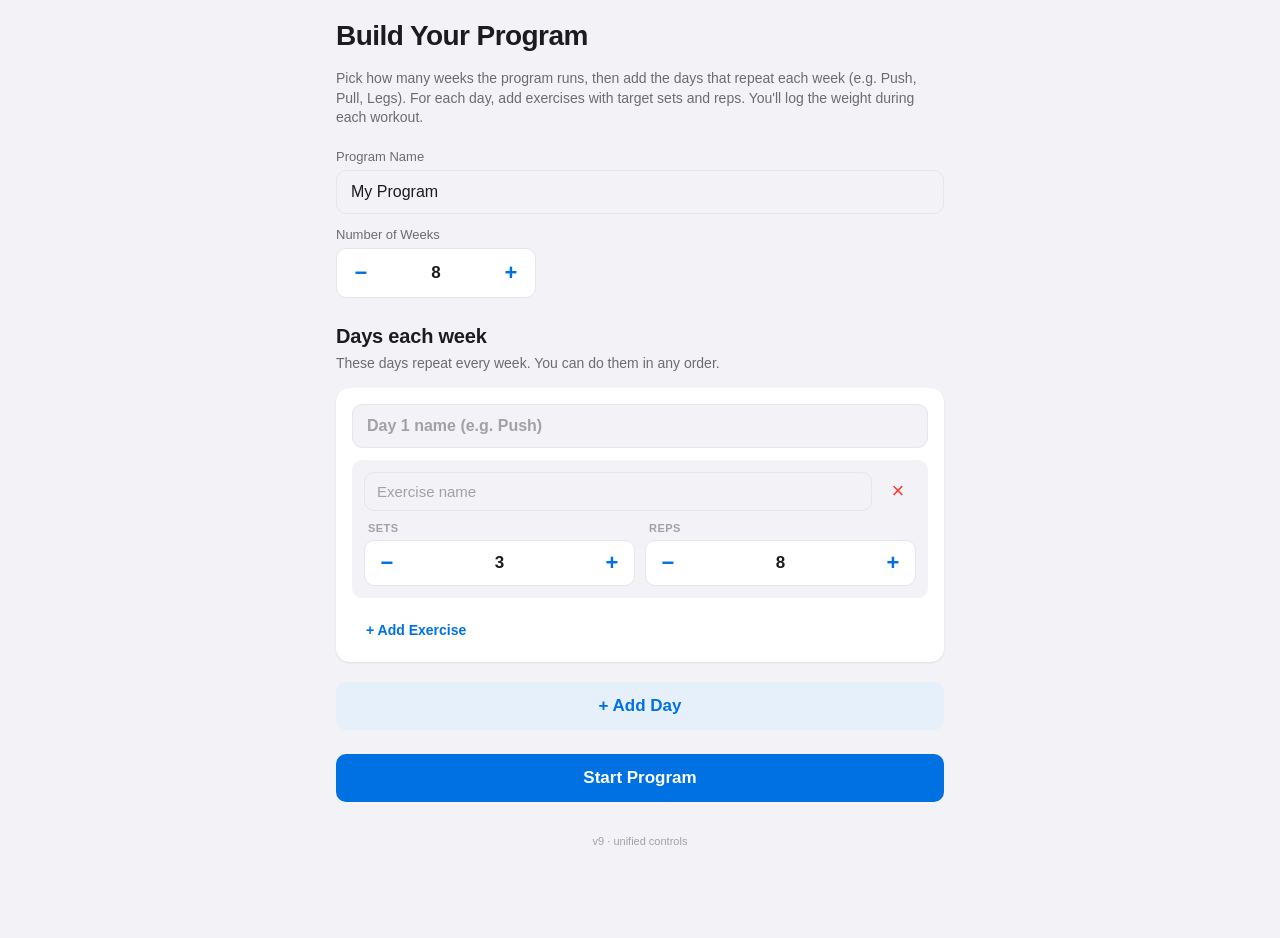
==== commit 315d8a23: "unify control heights across workout set rows Within the active workout set row the weight input was" ====
--- a/weight-tracker/index.html
+++ b/weight-tracker/index.html
@@ -307,21 +307,27 @@
   }
   .set-row.active input,
   .set-row.editing input {
+    height: 44px;
+    padding: 0 12px;
     text-align: center;
-    font-size: 18px;
+    font-size: 17px;
     font-weight: 600;
-    padding: 12px 8px;
     font-variant-numeric: tabular-nums;
+    background: var(--bg);
+    border: 1px solid transparent;
+    border-radius: var(--radius-sm);
+    box-sizing: border-box;
   }
   .set-row.active .log-btn {
     background: var(--accent);
     color: white;
     border: none;
     border-radius: var(--radius-sm);
-    height: 46px;
-    font-size: 22px;
+    height: 44px;
+    font-size: 20px;
     cursor: pointer;
     font-weight: 700;
+    box-sizing: border-box;
   }
   .set-row.active .log-btn:disabled {
     background: var(--border);
@@ -355,10 +361,11 @@
     flex: 1;
     border: none;
     border-radius: var(--radius-sm);
-    height: 46px;
+    height: 44px;
     font-size: 20px;
     font-weight: 700;
     cursor: pointer;
+    box-sizing: border-box;
   }
   .set-row.editing .edit-actions .log-btn {
     background: var(--accent);
@@ -400,14 +407,16 @@
     display: flex;
     align-items: center;
     justify-content: space-between;
+    height: 44px;
     background: var(--bg);
-    border: 1px solid var(--border);
+    border: 1px solid transparent;
     border-radius: var(--radius-sm);
     padding: 2px;
     min-width: 0;
+    box-sizing: border-box;
   }
   .set-row .reps-stepper .step-btn {
-    width: 32px; height: 38px;
+    width: 40px; height: 38px;
     font-size: 20px;
     color: var(--accent);
     background: transparent;
@@ -755,7 +764,7 @@
 'use strict';
 
 /* ---------- State ---------- */
-const APP_VERSION = 'v8 · set prefill';
+const APP_VERSION = 'v9 · unified controls';
 const STORAGE_KEY = 'wt-state-v2';
 let saveErrorShown = false;
 const DEFAULT_STATE = {
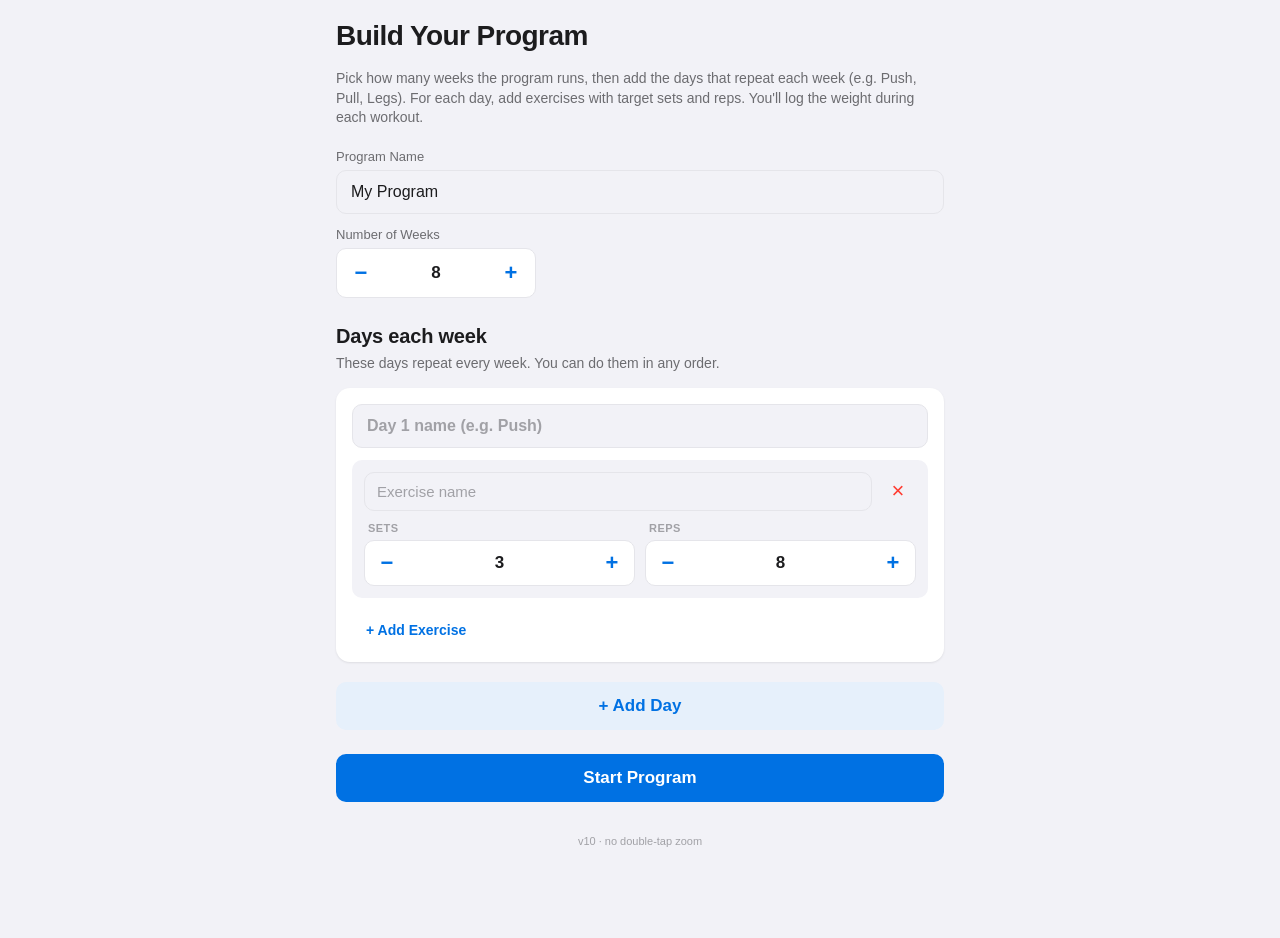
==== commit 8c1cb078: "disable double-tap zoom and 300ms tap delay Adds touch-action: manipulation to body so iOS Safari st" ====
--- a/weight-tracker/index.html
+++ b/weight-tracker/index.html
@@ -43,6 +43,7 @@
     line-height: 1.4;
     min-height: 100vh;
     overscroll-behavior-y: contain;
+    touch-action: manipulation;
   }
   #app {
     max-width: 640px;
@@ -764,7 +765,7 @@
 'use strict';
 
 /* ---------- State ---------- */
-const APP_VERSION = 'v9 · unified controls';
+const APP_VERSION = 'v10 · no double-tap zoom';
 const STORAGE_KEY = 'wt-state-v2';
 let saveErrorShown = false;
 const DEFAULT_STATE = {
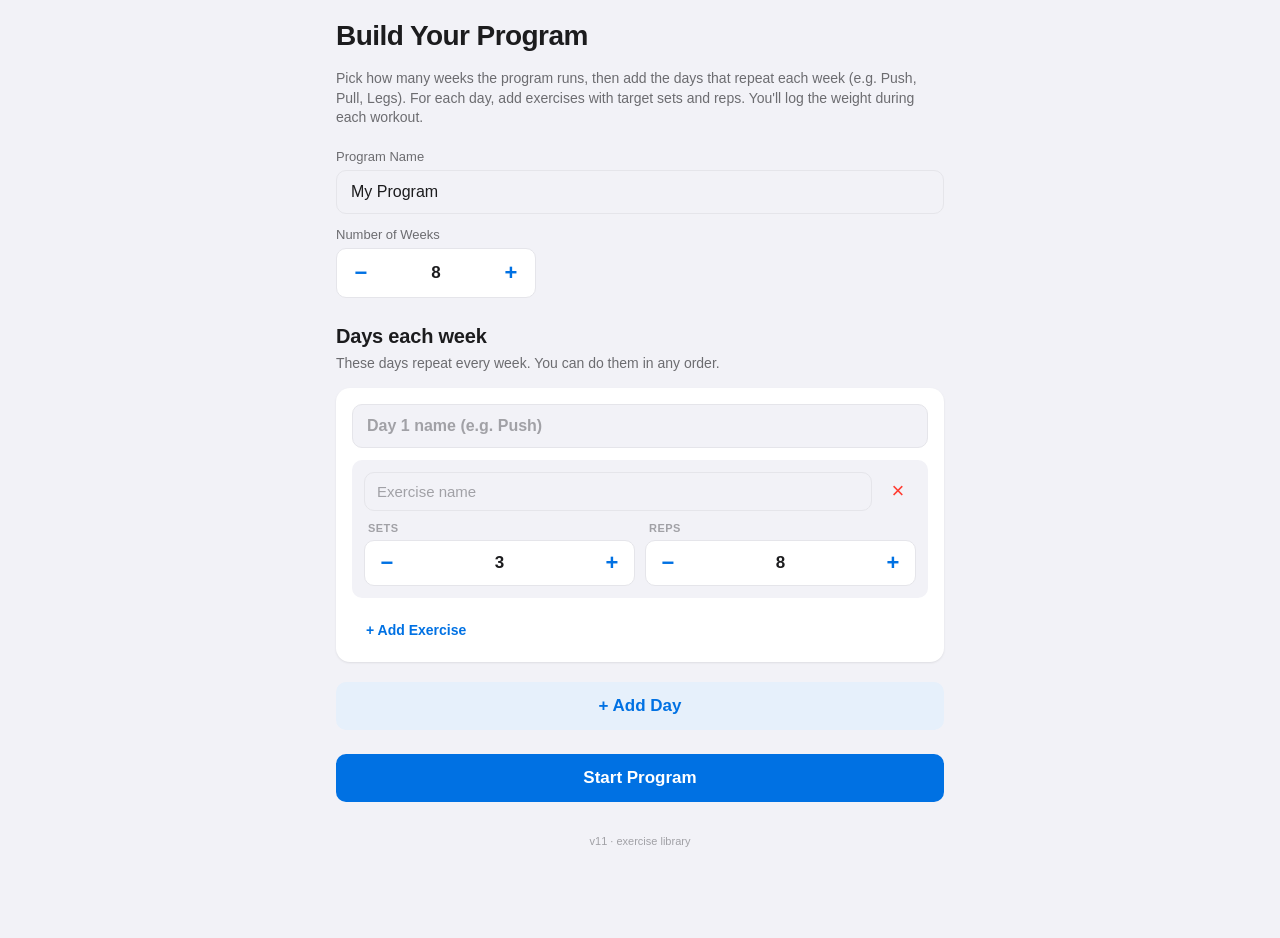
==== commit f30614cf: "seed exercise name autocomplete with a curated library of ~80 lifts Adds an EXERCISE_LIBRARY constan" ====
--- a/weight-tracker/index.html
+++ b/weight-tracker/index.html
@@ -765,7 +765,42 @@
 'use strict';
 
 /* ---------- State ---------- */
-const APP_VERSION = 'v10 · no double-tap zoom';
+const APP_VERSION = 'v11 · exercise library';
+
+const EXERCISE_LIBRARY = [
+  // Squat / quad
+  'Back Squat', 'Front Squat', 'Goblet Squat', 'Hack Squat', 'Bulgarian Split Squat',
+  'Leg Press', 'Lunge', 'Walking Lunge', 'Step-Up', 'Leg Extension',
+  // Hinge / posterior chain
+  'Deadlift', 'Romanian Deadlift', 'Sumo Deadlift', 'Stiff-Leg Deadlift',
+  'Hip Thrust', 'Glute Bridge', 'Good Morning', 'Leg Curl', 'Kettlebell Swing',
+  // Calves
+  'Standing Calf Raise', 'Seated Calf Raise',
+  // Push horizontal
+  'Bench Press', 'Incline Bench Press', 'Decline Bench Press', 'Close-Grip Bench Press',
+  'Dumbbell Bench Press', 'Incline Dumbbell Press', 'Dumbbell Fly', 'Cable Fly',
+  'Dumbbell Pullover', 'Push-Up', 'Diamond Push-Up', 'Dip',
+  // Pull horizontal
+  'Bent-Over Row', 'Pendlay Row', 'T-Bar Row', 'Seated Cable Row', 'Dumbbell Row',
+  'Inverted Row', 'Chest-Supported Row', 'Face Pull',
+  // Pull vertical
+  'Pull-Up', 'Chin-Up', 'Lat Pulldown', 'Straight-Arm Pulldown',
+  // Shoulders
+  'Overhead Press', 'Dumbbell Shoulder Press', 'Arnold Press', 'Push Press',
+  'Lateral Raise', 'Cable Lateral Raise', 'Front Raise', 'Rear Delt Fly',
+  'Upright Row', 'Shrug',
+  // Biceps
+  'Barbell Curl', 'EZ-Bar Curl', 'Dumbbell Curl', 'Hammer Curl',
+  'Preacher Curl', 'Cable Curl', 'Concentration Curl', 'Incline Dumbbell Curl',
+  // Triceps
+  'Tricep Pushdown', 'Skull Crusher', 'Overhead Tricep Extension',
+  'Tricep Dip', 'Tricep Kickback', 'Cable Overhead Extension',
+  // Core
+  'Plank', 'Side Plank', 'Hanging Leg Raise', 'Cable Crunch', 'Russian Twist',
+  'Ab Wheel Rollout', 'Sit-Up', 'Crunch', 'Mountain Climber', 'Pallof Press',
+  // Olympic / total body
+  'Power Clean', 'Clean and Press', 'Snatch', 'Farmer’s Walk', 'Turkish Get-Up'
+];
 const STORAGE_KEY = 'wt-state-v2';
 let saveErrorShown = false;
 const DEFAULT_STATE = {
@@ -1088,12 +1123,19 @@
 };
 
 function exerciseNameSuggestions() {
-  const set = new Set();
-  state.sessions.forEach(s => s.exercises.forEach(e => { if (e.name) set.add(e.name); }));
+  // lowercase key → display name. Library wins casing; user-entered names from
+  // sessions/template fill in anything the library doesn't already cover.
+  const map = new Map();
+  EXERCISE_LIBRARY.forEach(n => map.set(n.toLowerCase(), n));
+  state.sessions.forEach(s => s.exercises.forEach(e => {
+    if (e.name && !map.has(e.name.toLowerCase())) map.set(e.name.toLowerCase(), e.name);
+  }));
   if (state.program) {
-    state.program.template.forEach(d => d.exercises.forEach(e => { if (e.name) set.add(e.name); }));
-  }
-  return Array.from(set).sort((a, b) => a.localeCompare(b));
+    state.program.template.forEach(d => d.exercises.forEach(e => {
+      if (e.name && !map.has(e.name.toLowerCase())) map.set(e.name.toLowerCase(), e.name);
+    }));
+  }
+  return Array.from(map.values()).sort((a, b) => a.localeCompare(b));
 }
 
 Views.today = function() {
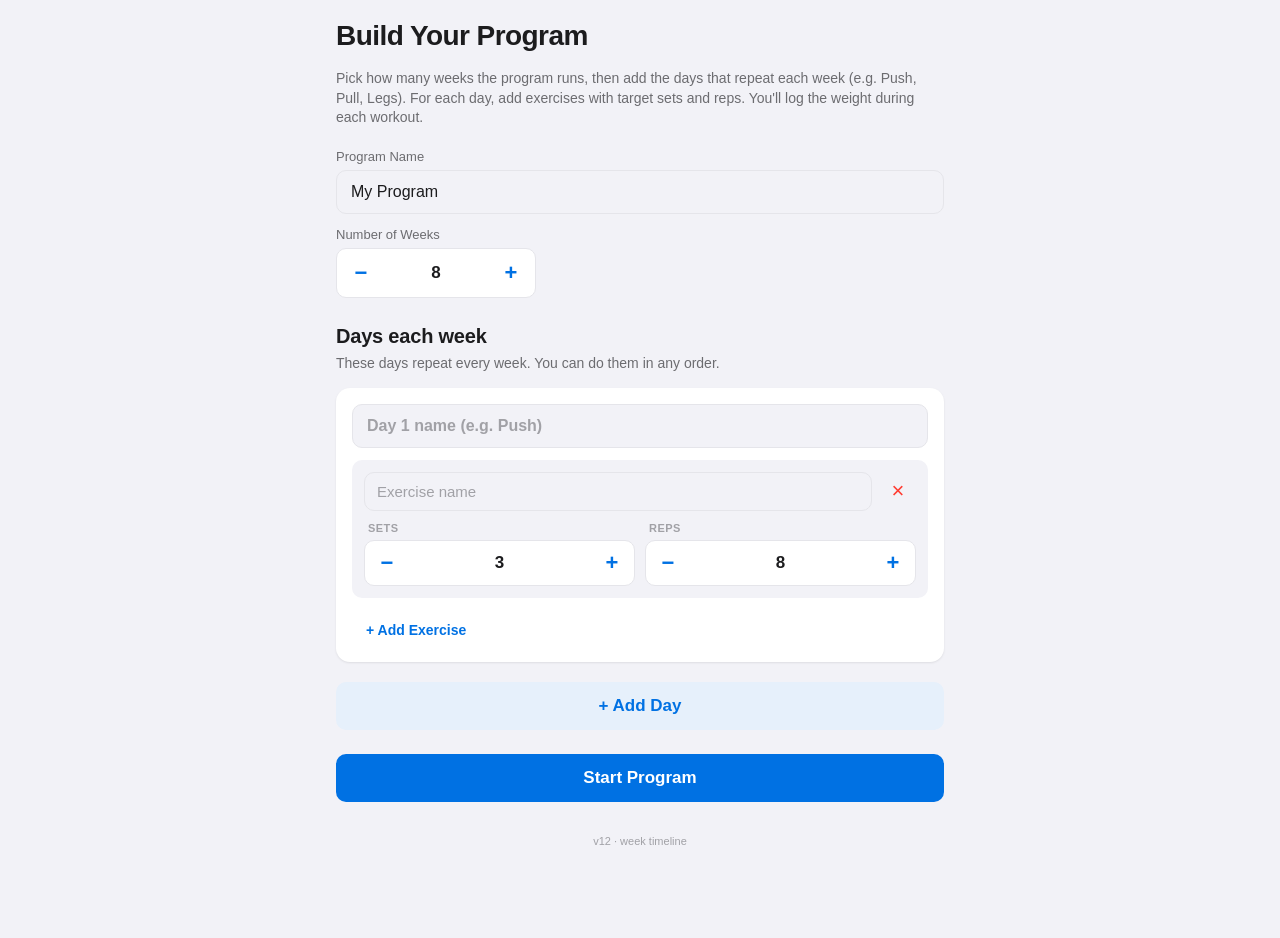
==== commit 948ed9af: "show week progression timeline on workout celebration Adds a Duolingo-style horizontal timeline to t" ====
--- a/weight-tracker/index.html
+++ b/weight-tracker/index.html
@@ -562,6 +562,79 @@
   }
   .celebrate h1 { font-size: 32px; margin-bottom: 8px; }
   .celebrate .sub { color: var(--text-dim); margin-bottom: 24px; }
+
+  /* Week progression timeline on celebration */
+  .week-timeline {
+    max-width: 360px;
+    margin: 8px auto 24px;
+    padding: 0 8px;
+  }
+  .week-tl-row {
+    display: flex;
+    align-items: center;
+    gap: 0;
+  }
+  .week-tl-node {
+    width: 44px;
+    height: 44px;
+    border-radius: 50%;
+    border: 2px solid var(--border);
+    background: var(--card);
+    color: var(--text-faint);
+    display: flex;
+    align-items: center;
+    justify-content: center;
+    font-size: 18px;
+    font-weight: 700;
+    flex-shrink: 0;
+    transition: background 0.2s, border-color 0.2s, color 0.2s;
+  }
+  .week-tl-node.done {
+    background: var(--success);
+    border-color: var(--success);
+    color: white;
+  }
+  .week-tl-node.animate-in {
+    animation: tl-pop 0.55s cubic-bezier(0.34, 1.56, 0.64, 1) backwards;
+  }
+  .week-tl-line {
+    flex: 1;
+    height: 2px;
+    background: var(--border);
+    transition: background 0.3s ease;
+  }
+  .week-tl-line.filled { background: var(--success); }
+  .week-tl-labels {
+    display: flex;
+    justify-content: space-between;
+    margin-top: 10px;
+  }
+  .week-tl-name {
+    width: 44px;
+    text-align: center;
+    font-size: 10px;
+    text-transform: uppercase;
+    letter-spacing: 0.05em;
+    font-weight: 600;
+    color: var(--text-faint);
+    overflow: hidden;
+    text-overflow: ellipsis;
+    white-space: nowrap;
+    flex-shrink: 0;
+  }
+  .week-tl-name.done { color: var(--text); }
+  .week-tl-caption {
+    margin-top: 14px;
+    font-size: 12px;
+    color: var(--text-dim);
+    font-weight: 500;
+    font-variant-numeric: tabular-nums;
+  }
+  @keyframes tl-pop {
+    0%   { transform: scale(0.4); opacity: 0; }
+    60%  { transform: scale(1.18); opacity: 1; }
+    100% { transform: scale(1); opacity: 1; }
+  }
   .reward-row {
     display: flex; justify-content: center; gap: 12px;
     margin: 20px 0;
@@ -765,7 +838,7 @@
 'use strict';
 
 /* ---------- State ---------- */
-const APP_VERSION = 'v11 · exercise library';
+const APP_VERSION = 'v12 · week timeline';
 
 const EXERCISE_LIBRARY = [
   // Squat / quad
@@ -1526,11 +1599,14 @@
     sub = `${c.setCount} sets · ${fmtNum(c.volume)} kg · day not yet complete`;
   }
 
+  const timeline = (c.fullyComplete && !c.programComplete) ? weekTimelineHtml(c) : '';
+
   return `
     <div class="celebrate">
       <div class="big" style="background:${iconBg};">${icon}</div>
       <h1>${headline}</h1>
       <p class="sub">${sub}</p>
+      ${timeline}
       <div class="reward-row">
         <div class="reward"><span class="label">XP Earned</span>+${c.xpEarned}</div>
         ${c.fullyComplete ? `<div class="reward"><span class="label">Streak</span>🔥 ${state.stats.streak}</div>` : ''}
@@ -1540,6 +1616,53 @@
     </div>
   `;
 };
+
+function weekTimelineHtml(c) {
+  const names = c.templateDayNames || [];
+  if (!names.length) return '';
+  const done = new Set(c.completedThisWeek || []);
+  const doneCount = done.size;
+  const total = names.length;
+
+  // Cascade animation on week-complete; otherwise only the just-done node pops.
+  const animate = (i) => {
+    if (c.weekComplete && done.has(i)) return `animation-delay: ${i * 90}ms;`;
+    if (!c.weekComplete && i === c.dayIndex) return '';
+    return null;
+  };
+
+  const nodes = names.map((name, i) => {
+    const isDone = done.has(i);
+    const animStyle = animate(i);
+    const isAnimated = animStyle !== null;
+    const cls = ['week-tl-node', isDone ? 'done' : '', isAnimated ? 'animate-in' : ''].filter(Boolean).join(' ');
+    return `<div class="${cls}"${animStyle ? ` style="${animStyle}"` : ''}>${isDone ? '✓' : (i + 1)}</div>`;
+  });
+
+  // Lines fill when both adjacent nodes are done.
+  const row = [];
+  nodes.forEach((node, i) => {
+    row.push(node);
+    if (i < nodes.length - 1) {
+      const filled = done.has(i) && done.has(i + 1);
+      row.push(`<div class="week-tl-line${filled ? ' filled' : ''}"></div>`);
+    }
+  });
+
+  const labels = names.map((name, i) => {
+    const isDone = done.has(i);
+    const label = (name || '').trim() || `Day ${i + 1}`;
+    return `<div class="week-tl-name${isDone ? ' done' : ''}">${esc(label)}</div>`;
+  }).join('');
+
+  return `
+    <div class="week-timeline${c.weekComplete ? ' week-complete' : ''}">
+      <div class="week-tl-row">${row.join('')}</div>
+      <div class="week-tl-labels">${labels}</div>
+      <div class="week-tl-caption">Week ${c.weekIndex + 1} · ${doneCount} of ${total} done</div>
+    </div>
+  `;
+}
 
 /* ---------- Event handling ---------- */
 function bindGlobalEvents() {
@@ -2073,9 +2196,18 @@
   state.stats.xp += xpEarned;
   const leveledUp = levelFromXp(state.stats.xp) > prevLvl;
 
+  // Snapshot of which template days are done in the week we just worked.
+  // For a normal day-complete this matches currentRun.completedDayIndices.
+  // For a week-complete the run has already reset, so synthesize the full set.
+  const completedThisWeek = weekComplete
+    ? state.program.template.map((_, i) => i)
+    : state.currentRun.completedDayIndices.slice();
+  const templateDayNames = state.program.template.map(d => d.name || '');
+
   state.celebration = {
     type: 'workout',
     dayName: a.dayName,
+    dayIndex: a.dayIndex,
     weekIndex: a.weekIndex,
     setCount: setCount(exsWithSets),
     volume: totalVolume(exsWithSets),
@@ -2083,7 +2215,9 @@
     leveledUp,
     fullyComplete,
     weekComplete,
-    programComplete
+    programComplete,
+    completedThisWeek,
+    templateDayNames
   };
   if (programComplete) buzz([80, 60, 80, 60, 80, 60, 200]);
   else if (weekComplete) buzz([60, 80, 60, 80, 60]);
